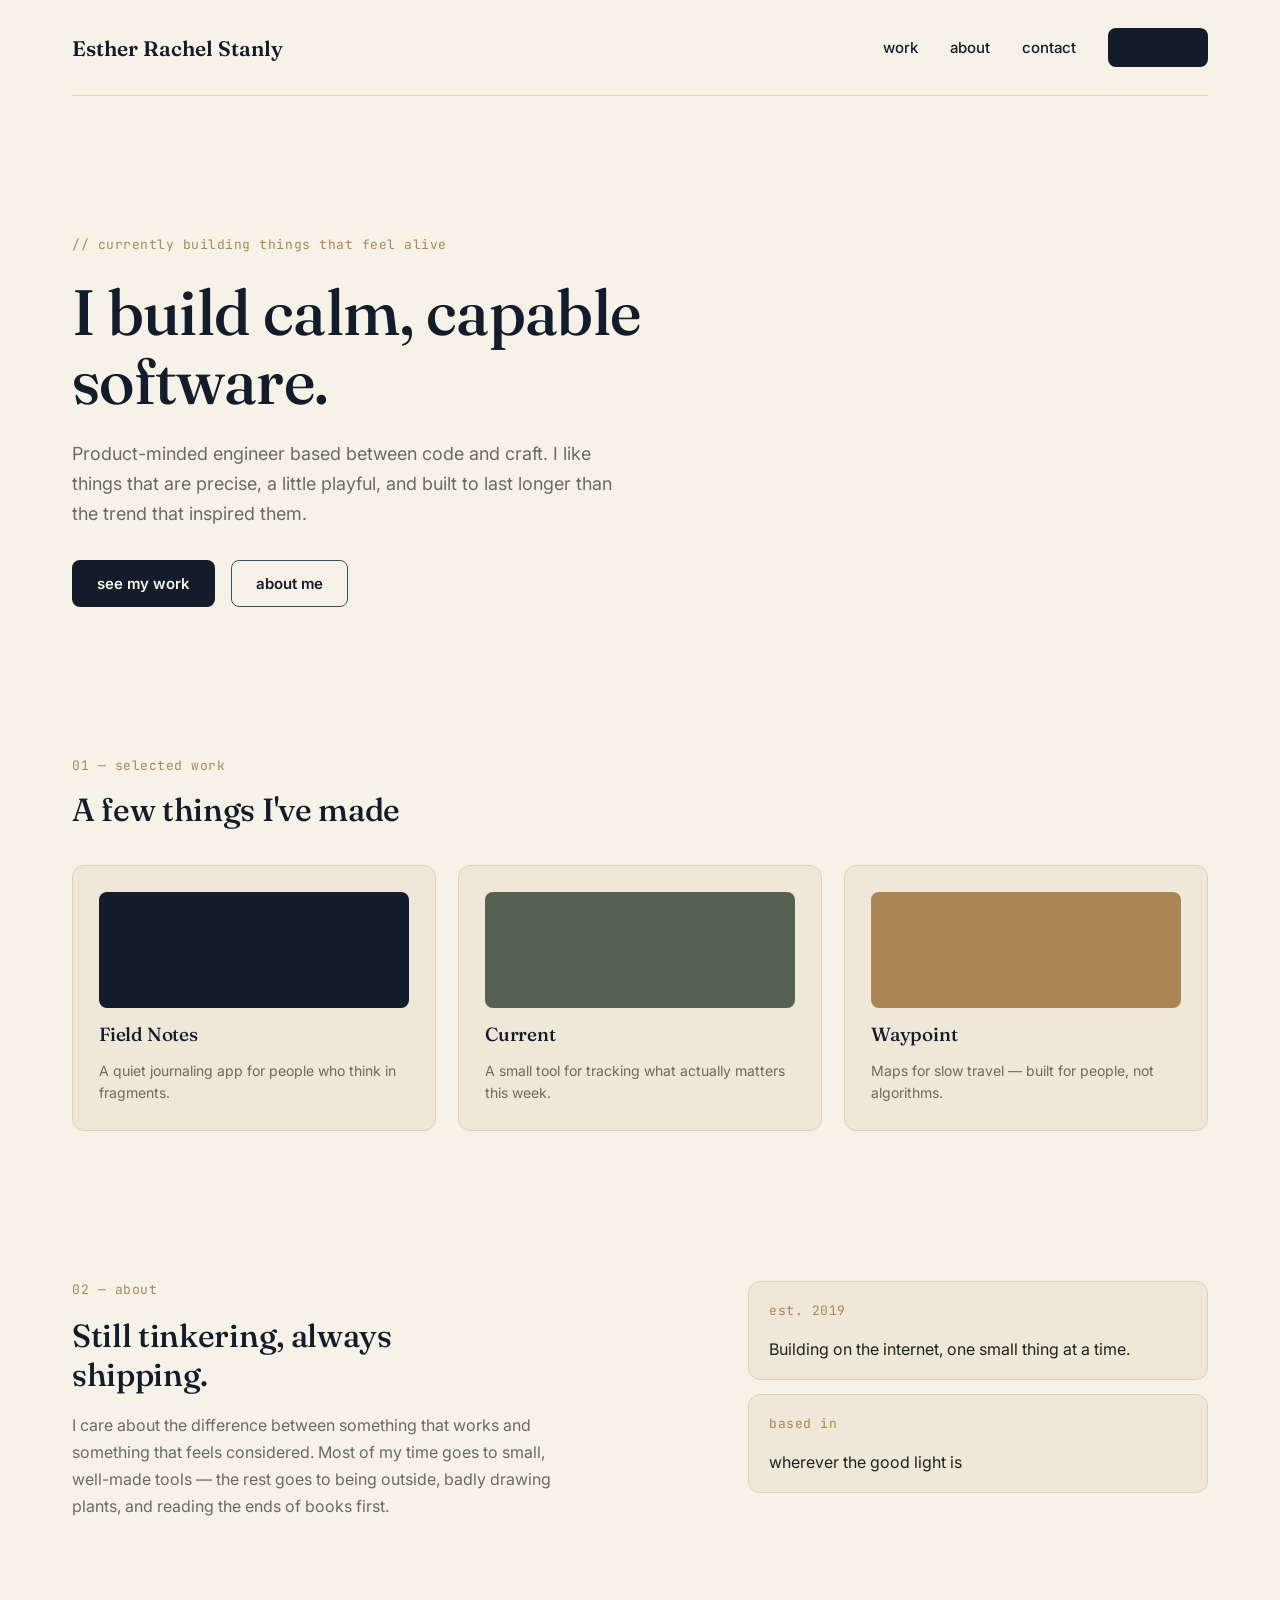
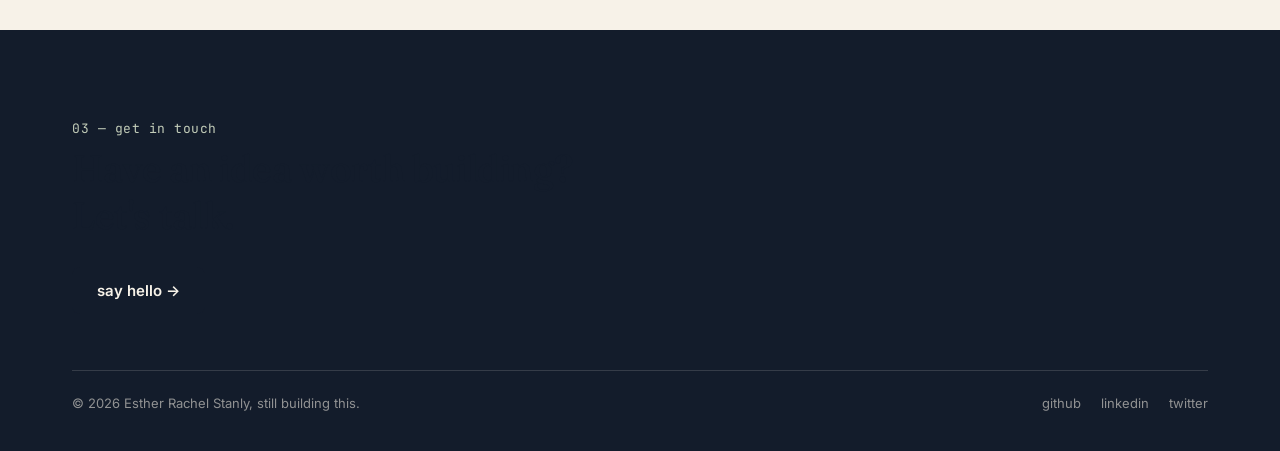
==== index.html @ 17cbcdbc "Build Esther portforlio website" ====
<!doctype html>
<html lang="en">
<head>
<meta charset="utf-8">
<meta name="viewport" content="width=device-width, initial-scale=1">
<title>Esther Rachel Stanly</title>
<link rel="preconnect" href="https://fonts.googleapis.com">
<link href="https://fonts.googleapis.com/css2?family=Fraunces:opsz,wght@9..144,400;9..144,500;9..144,600&family=Inter:wght@400;500;600;700&family=JetBrains+Mono:wght@500&display=swap" rel="stylesheet">
<link rel="stylesheet" href="style.css">
</head>
<body>

  <div class="wrap">
    <nav>
      <div class="logo">Esther Rachel Stanly</div>
      <button class="nav-toggle" aria-label="Toggle menu" aria-expanded="false">
        <span></span><span></span><span></span>
      </button>
      <div class="navlinks">
        <a href="#work">work</a>
        <a href="#about">about</a>
        <a href="#contact">contact</a>
        <a class="btn btn-primary btn-sm" href="#contact">say hello</a>
      </div>
    </nav>

    <div class="hero">
      <div class="kicker">// currently building things that feel alive</div>
      <h1 class="display">I build calm, capable software.</h1>
      <p>Product-minded engineer based between code and craft. I like things that are
        precise, a little playful, and built to last longer than the trend that inspired them.</p>
      <div class="hero-actions">
        <a class="btn btn-primary" href="#work">see my work</a>
        <a class="btn btn-ghost" href="#about">about me</a>
      </div>
    </div>

    <section id="work" class="reveal">
      <div class="section-head">
        <div class="kicker">01 — selected work</div>
        <h2 class="display">A few things I've made</h2>
      </div>
      <div class="grid-3">
        <div class="card">
          <div class="swatch swatch-navy"></div>
          <h3 class="display">Field Notes</h3>
          <p>A quiet journaling app for people who think in fragments.</p>
        </div>
        <div class="card">
          <div class="swatch swatch-sage"></div>
          <h3 class="display">Current</h3>
          <p>A small tool for tracking what actually matters this week.</p>
        </div>
        <div class="card">
          <div class="swatch swatch-brass"></div>
          <h3 class="display">Waypoint</h3>
          <p>Maps for slow travel — built for people, not algorithms.</p>
        </div>
      </div>
    </section>

    <section id="about" class="about reveal">
      <div class="about-copy">
        <div class="kicker">02 — about</div>
        <h2 class="display">Still tinkering, always shipping.</h2>
        <p>I care about the difference between something that works and something that
          feels considered. Most of my time goes to small, well-made tools — the rest
          goes to being outside, badly drawing plants, and reading the ends of books first.</p>
      </div>
      <div class="about-side">
        <div class="card">
          <div class="kicker">est. 2019</div>
          <div>Building on the internet, one small thing at a time.</div>
        </div>
        <div class="card">
          <div class="kicker">based in</div>
          <div>wherever the good light is</div>
        </div>
      </div>
    </section>
  </div>

  <footer id="contact">
    <div class="wrap">
      <div class="kicker">03 — get in touch</div>
      <h2 class="display">Have an idea worth building? Let's talk.</h2>
      <div style="margin-top: 28px;">
        <a class="btn btn-primary" href="mailto:hello@example.com">say hello →</a>
      </div>
      <div class="foot-bottom">
        <div>© <span id="year"></span> Esther Rachel Stanly, still building this.</div>
        <div class="links">
          <a href="#">github</a>
          <a href="#">linkedin</a>
          <a href="#">twitter</a>
        </div>
      </div>
    </div>
  </footer>

<script src="script.js"></script>
</body>
</html>
---- style.css ----
:root {
  /* Neutrals — warm sand/ivory, never stark white */
  --color-bg: #f7f2e8;
  --color-surface: #efe7d8;
  --color-border: #ddd1ba;
  --color-text: #1c231f;
  --color-text-muted: #6b6a5e;

  /* Deep navy (primary) */
  --color-navy-900: #131c2b;
  --color-navy-700: #1c2d43;
  --color-navy-500: #34506f;
  --color-navy-300: #8fa3b8;

  /* Sage / seafoam (secondary) */
  --color-sage-900: #2e362c;
  --color-sage-700: #556252;
  --color-sage-500: #8a9b82;
  --color-sage-300: #c3cdb9;

  /* Brass (rare accent) */
  --color-brass: #ab8654;

  --font-display: 'Fraunces', Georgia, serif;
  --font-body: 'Inter', system-ui, sans-serif;
  --font-mono: 'JetBrains Mono', 'IBM Plex Mono', monospace;
}

@media (prefers-color-scheme: dark) {
  :root:not([data-theme="light"]) {
    --color-bg: #14181a;
    --color-surface: #1b2022;
    --color-border: #2c3234;
    --color-text: #f2ede1;
    --color-text-muted: #a6a89a;
  }
}
:root[data-theme="dark"] {
  --color-bg: #14181a;
  --color-surface: #1b2022;
  --color-border: #2c3234;
  --color-text: #f2ede1;
  --color-text-muted: #a6a89a;
}

* { box-sizing: border-box; }

body {
  margin: 0;
  background: var(--color-bg);
  color: var(--color-text);
  font-family: var(--font-body);
  -webkit-font-smoothing: antialiased;
}

a { color: inherit; text-decoration: none; }

.wrap { max-width: 1200px; margin: 0 auto; padding-inline: 32px; }

.kicker {
  font-family: var(--font-mono);
  font-size: 13px;
  letter-spacing: 0.04em;
  color: var(--color-brass);
  text-transform: lowercase;
}

.display {
  font-family: var(--font-display);
  color: var(--color-navy-900);
  font-weight: 500;
  letter-spacing: -0.01em;
}

@media (prefers-color-scheme: dark) {
  :root:not([data-theme="light"]) .display { color: var(--color-text); }
}
:root[data-theme="dark"] .display { color: var(--color-text); }

nav {
  display: flex;
  align-items: center;
  justify-content: space-between;
  padding: 28px 0;
  border-bottom: 1px solid var(--color-border);
  position: relative;
}

.logo { font-family: var(--font-display); font-size: 21px; font-weight: 600; color: var(--color-navy-900); }

.navlinks { display: flex; gap: 32px; align-items: center; font-size: 15px; font-weight: 500; }
.navlinks a { color: var(--color-navy-900); border-bottom: 1px solid transparent; transition: border-color .15s ease; }
.navlinks a:hover { border-bottom-color: var(--color-brass); }

.nav-toggle {
  display: none;
  flex-direction: column;
  gap: 5px;
  background: none;
  border: none;
  cursor: pointer;
  padding: 6px;
}
.nav-toggle span { width: 22px; height: 2px; background: var(--color-navy-900); display: block; }

.btn {
  display: inline-flex; align-items: center; gap: 8px;
  padding: 13px 24px; border-radius: 8px; font-weight: 600; font-size: 15px;
  cursor: pointer; border: 1.5px solid transparent; font-family: var(--font-body);
  transition: transform .15s ease, box-shadow .15s ease;
}
.btn:hover { transform: translateY(-1px); }
.btn-primary { background: var(--color-navy-900); color: var(--color-bg); }
.btn-primary:hover { box-shadow: 0 8px 20px -8px rgba(19,28,43,0.45); }
.btn-ghost { background: transparent; color: var(--color-navy-900); border-color: var(--color-navy-500); }
.btn-sm { padding: 10px 18px; font-size: 14px; }

.hero {
  padding: 140px 0 110px;
  display: flex; flex-direction: column; gap: 24px; max-width: 760px;
}
.hero h1 { margin: 0; font-size: 64px; line-height: 1.08; }
.hero p { margin: 0; font-size: 18px; line-height: 1.65; color: var(--color-text-muted); max-width: 560px; }
.hero-actions { display: flex; gap: 16px; margin-top: 8px; }

section { padding: 40px 0 110px; }

.reveal { opacity: 0; transform: translateY(16px); transition: opacity .6s ease, transform .6s ease; }
.reveal.is-visible { opacity: 1; transform: translateY(0); }

.section-head { display: flex; flex-direction: column; gap: 16px; margin-bottom: 36px; }
.section-head h2 { margin: 0; font-size: 32px; }

.grid-3 { display: grid; grid-template-columns: repeat(3, minmax(0,1fr)); gap: 22px; }
.card {
  background: var(--color-surface);
  border: 1px solid var(--color-border);
  border-radius: 12px;
  padding: 26px;
  display: flex; flex-direction: column; gap: 14px;
  transition: transform .18s ease, box-shadow .18s ease;
}
.card:hover { transform: translateY(-3px); box-shadow: 0 14px 30px -18px rgba(19,28,43,0.35); }
.swatch { width: 100%; height: 116px; border-radius: 8px; }
.swatch-navy { background: var(--color-navy-900); }
.swatch-sage { background: var(--color-sage-700); }
.swatch-brass { background: var(--color-brass); }
.card h3 { margin: 0; font-size: 19px; }
.card p { margin: 0; font-size: 14px; line-height: 1.55; color: var(--color-text-muted); }

.about { display: flex; gap: 56px; align-items: flex-start; flex-wrap: wrap; }
.about-copy { flex: 1 1 420px; display: flex; flex-direction: column; gap: 18px; }
.about-copy h2 { margin: 0; font-size: 32px; max-width: 460px; }
.about-copy p { margin: 0; font-size: 16px; line-height: 1.7; color: var(--color-text-muted); max-width: 480px; }
.about-side { flex: 1 1 260px; display: flex; flex-direction: column; gap: 14px; }
.about-side .card { padding: 20px; }
.about-side .kicker { margin-bottom: 6px; }

footer {
  background: var(--color-navy-900);
  color: var(--color-bg);
  padding: 90px 0 40px;
}
footer .kicker { color: var(--color-sage-300); }
footer h2 { margin: 8px 0 0; font-size: 38px; max-width: 560px; }
footer .foot-bottom {
  margin-top: 56px; padding-top: 24px;
  border-top: 1px solid rgba(247,242,232,0.15);
  display: flex; justify-content: space-between; align-items: center;
  font-size: 13px; color: rgba(247,242,232,0.55);
}
footer .foot-bottom .links { display: flex; gap: 20px; }
footer .foot-bottom a:hover { color: var(--color-brass); }

@media (max-width: 860px) {
  .grid-3 { grid-template-columns: 1fr; }
  .hero h1 { font-size: 44px; }
  .nav-toggle { display: flex; }
  .navlinks {
    display: none;
    position: absolute;
    top: 100%; left: 0; right: 0;
    background: var(--color-bg);
    border-bottom: 1px solid var(--color-border);
    flex-direction: column;
    align-items: flex-start;
    gap: 20px;
    padding: 24px 0;
    z-index: 10;
  }
  .navlinks.is-open { display: flex; }
  footer h2 { font-size: 30px; }
  footer .foot-bottom { flex-direction: column; align-items: flex-start; gap: 12px; }
}
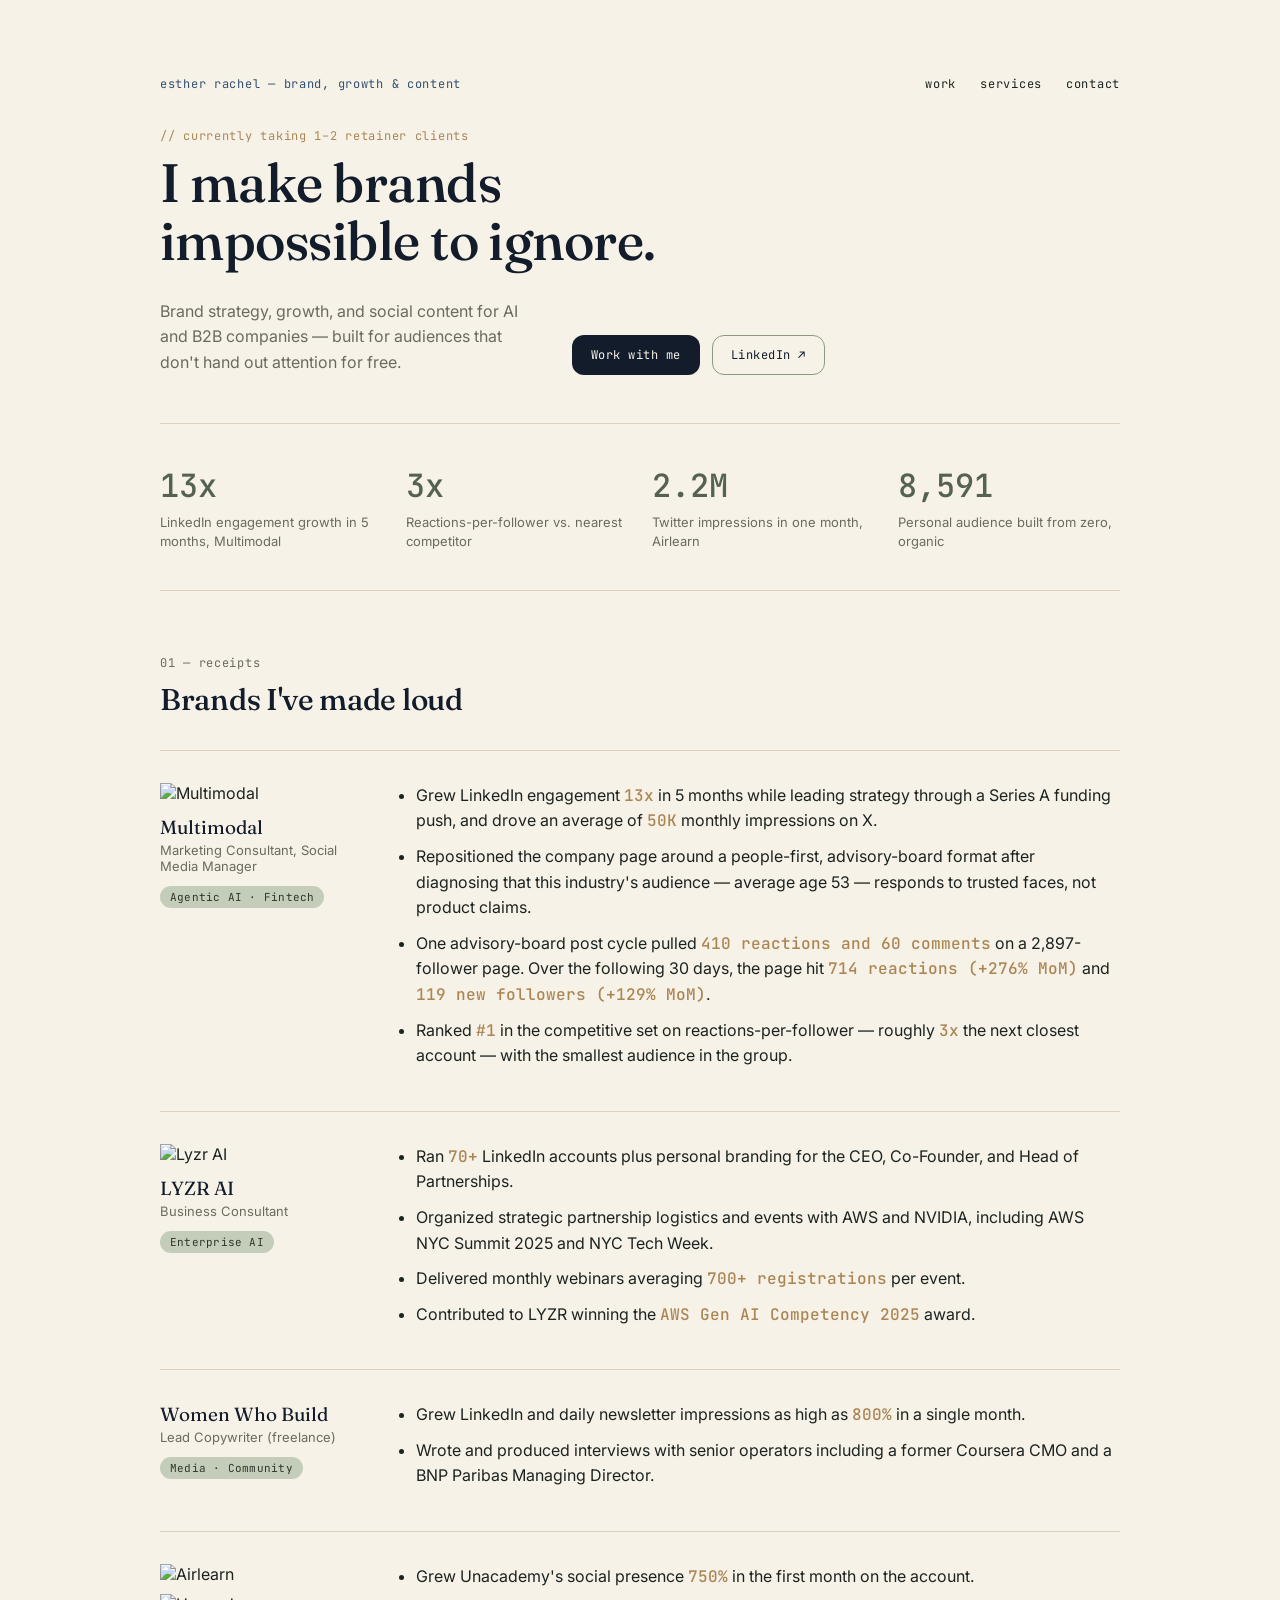
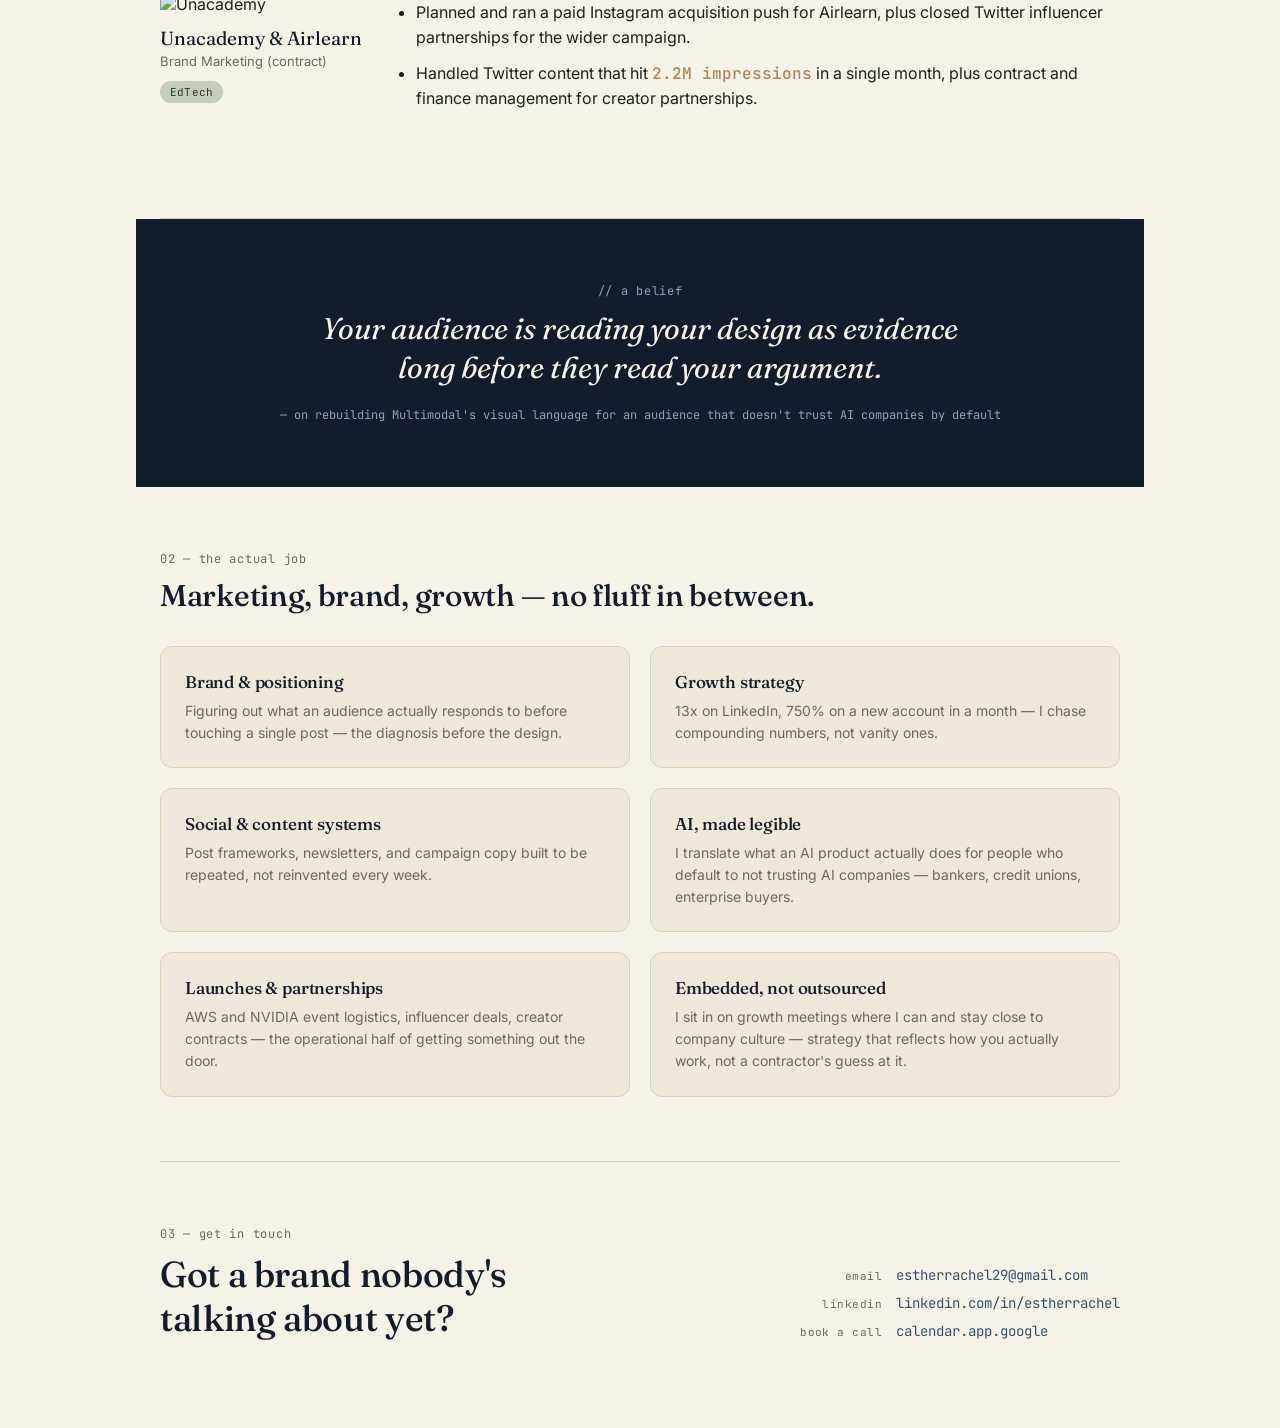
==== commit 1542d3db: "Esther's marketing website" ====
--- a/index.html
+++ b/index.html
@@ -1,102 +1,162 @@
 <!doctype html>
 <html lang="en">
 <head>
-<meta charset="utf-8">
-<meta name="viewport" content="width=device-width, initial-scale=1">
-<title>Esther Rachel Stanly</title>
+<meta charset="UTF-8" />
+<meta name="viewport" content="width=device-width, initial-scale=1.0, viewport-fit=cover" />
+<title>Esther Rachel — Impossible to Ignore</title>
+<meta name="description" content="Brand strategy, growth, and social/content for AI and B2B companies — built to get noticed by audiences that don't hand out attention for free." />
 <link rel="preconnect" href="https://fonts.googleapis.com">
-<link href="https://fonts.googleapis.com/css2?family=Fraunces:opsz,wght@9..144,400;9..144,500;9..144,600&family=Inter:wght@400;500;600;700&family=JetBrains+Mono:wght@500&display=swap" rel="stylesheet">
+<link rel="preconnect" href="https://fonts.gstatic.com" crossorigin>
+<link href="https://fonts.googleapis.com/css2?family=Fraunces:ital,opsz,wght@0,9..144,400;0,9..144,500;0,9..144,600;1,9..144,500&family=Inter:wght@400;500;600;700&family=JetBrains+Mono:wght@400;500&display=swap" rel="stylesheet">
 <link rel="stylesheet" href="style.css">
 </head>
 <body>
 
-  <div class="wrap">
-    <nav>
-      <div class="logo">Esther Rachel Stanly</div>
-      <button class="nav-toggle" aria-label="Toggle menu" aria-expanded="false">
-        <span></span><span></span><span></span>
-      </button>
-      <div class="navlinks">
+<div class="wrap">
+
+  <header class="hero">
+    <div class="hero-top">
+      <span class="mono kicker">esther rachel — brand, growth &amp; content</span>
+      <nav>
         <a href="#work">work</a>
-        <a href="#about">about</a>
+        <a href="#services">services</a>
         <a href="#contact">contact</a>
-        <a class="btn btn-primary btn-sm" href="#contact">say hello</a>
-      </div>
-    </nav>
-
-    <div class="hero">
-      <div class="kicker">// currently building things that feel alive</div>
-      <h1 class="display">I build calm, capable software.</h1>
-      <p>Product-minded engineer based between code and craft. I like things that are
-        precise, a little playful, and built to last longer than the trend that inspired them.</p>
-      <div class="hero-actions">
-        <a class="btn btn-primary" href="#work">see my work</a>
-        <a class="btn btn-ghost" href="#about">about me</a>
+      </nav>
+    </div>
+    <span class="mono kicker accent-brass">// currently taking 1–2 retainer clients</span>
+    <h1 class="headline">I make brands impossible to ignore.</h1>
+    <div class="hero-sub">
+      <p>Brand strategy, growth, and social content for AI and B2B companies — built for audiences that don't hand out attention for free.</p>
+      <div class="hero-links">
+        <a class="btn solid" href="#contact">Work with me</a>
+        <a class="btn ghost" href="https://www.linkedin.com/in/estherrachel/" target="_blank" rel="noopener">LinkedIn ↗</a>
       </div>
     </div>
+  </header>
 
-    <section id="work" class="reveal">
-      <div class="section-head">
-        <div class="kicker">01 — selected work</div>
-        <h2 class="display">A few things I've made</h2>
+  <section class="stats reveal">
+    <div class="stat"><div class="num">13x</div><div class="label">LinkedIn engagement growth in 5 months, Multimodal</div></div>
+    <div class="stat"><div class="num">3x</div><div class="label">Reactions-per-follower vs. nearest competitor</div></div>
+    <div class="stat"><div class="num">2.2M</div><div class="label">Twitter impressions in one month, Airlearn</div></div>
+    <div class="stat"><div class="num">8,591</div><div class="label">Personal audience built from zero, organic</div></div>
+  </section>
+
+  <section id="work" class="divider">
+    <div class="section-head reveal">
+      <span class="mono kicker">01 — receipts</span>
+      <h2>Brands I've made loud</h2>
+    </div>
+
+    <div class="case reveal">
+      <div class="who">
+        <img class="logo-mark" src="logos/multimodal.png" alt="Multimodal">
+        <div class="name">Multimodal</div>
+        <div class="role">Marketing Consultant, Social Media Manager</div>
+        <span class="tag">Agentic AI · Fintech</span>
       </div>
-      <div class="grid-3">
-        <div class="card">
-          <div class="swatch swatch-navy"></div>
-          <h3 class="display">Field Notes</h3>
-          <p>A quiet journaling app for people who think in fragments.</p>
-        </div>
-        <div class="card">
-          <div class="swatch swatch-sage"></div>
-          <h3 class="display">Current</h3>
-          <p>A small tool for tracking what actually matters this week.</p>
-        </div>
-        <div class="card">
-          <div class="swatch swatch-brass"></div>
-          <h3 class="display">Waypoint</h3>
-          <p>Maps for slow travel — built for people, not algorithms.</p>
-        </div>
+      <ul>
+        <li>Grew LinkedIn engagement <strong>13x</strong> in 5 months while leading strategy through a Series A funding push, and drove an average of <strong>50K</strong> monthly impressions on X.</li>
+        <li>Repositioned the company page around a people-first, advisory-board format after diagnosing that this industry's audience — average age 53 — responds to trusted faces, not product claims.</li>
+        <li>One advisory-board post cycle pulled <strong>410 reactions and 60 comments</strong> on a 2,897-follower page. Over the following 30 days, the page hit <strong>714 reactions (+276% MoM)</strong> and <strong>119 new followers (+129% MoM)</strong>.</li>
+        <li>Ranked <strong>#1</strong> in the competitive set on reactions-per-follower — roughly <strong>3x</strong> the next closest account — with the smallest audience in the group.</li>
+      </ul>
+    </div>
+
+    <div class="case reveal">
+      <div class="who">
+        <img class="logo-mark" src="logos/lyzr.png" alt="Lyzr AI">
+        <div class="name">LYZR AI</div>
+        <div class="role">Business Consultant</div>
+        <span class="tag">Enterprise AI</span>
       </div>
-    </section>
+      <ul>
+        <li>Ran <strong>70+</strong> LinkedIn accounts plus personal branding for the CEO, Co-Founder, and Head of Partnerships.</li>
+        <li>Organized strategic partnership logistics and events with AWS and NVIDIA, including AWS NYC Summit 2025 and NYC Tech Week.</li>
+        <li>Delivered monthly webinars averaging <strong>700+ registrations</strong> per event.</li>
+        <li>Contributed to LYZR winning the <strong>AWS Gen AI Competency 2025</strong> award.</li>
+      </ul>
+    </div>
 
-    <section id="about" class="about reveal">
-      <div class="about-copy">
-        <div class="kicker">02 — about</div>
-        <h2 class="display">Still tinkering, always shipping.</h2>
-        <p>I care about the difference between something that works and something that
-          feels considered. Most of my time goes to small, well-made tools — the rest
-          goes to being outside, badly drawing plants, and reading the ends of books first.</p>
+    <div class="case reveal">
+      <div class="who">
+        <div class="name">Women Who Build</div>
+        <div class="role">Lead Copywriter (freelance)</div>
+        <span class="tag">Media · Community</span>
       </div>
-      <div class="about-side">
-        <div class="card">
-          <div class="kicker">est. 2019</div>
-          <div>Building on the internet, one small thing at a time.</div>
-        </div>
-        <div class="card">
-          <div class="kicker">based in</div>
-          <div>wherever the good light is</div>
-        </div>
+      <ul>
+        <li>Grew LinkedIn and daily newsletter impressions as high as <strong>800%</strong> in a single month.</li>
+        <li>Wrote and produced interviews with senior operators including a former Coursera CMO and a BNP Paribas Managing Director.</li>
+      </ul>
+    </div>
+
+    <div class="case reveal">
+      <div class="who">
+        <img class="logo-mark" src="logos/airlearn.png" alt="Airlearn">
+        <img class="logo-mark" src="logos/unacademy.png" alt="Unacademy">
+        <div class="name">Unacademy &amp; Airlearn</div>
+        <div class="role">Brand Marketing (contract)</div>
+        <span class="tag">EdTech</span>
       </div>
-    </section>
-  </div>
+      <ul>
+        <li>Grew Unacademy's social presence <strong>750%</strong> in the first month on the account.</li>
+        <li>Planned and ran a paid Instagram acquisition push for Airlearn, plus closed Twitter influencer partnerships for the wider campaign.</li>
+        <li>Handled Twitter content that hit <strong>2.2M impressions</strong> in a single month, plus contract and finance management for creator partnerships.</li>
+      </ul>
+    </div>
+  </section>
 
-  <footer id="contact">
-    <div class="wrap">
-      <div class="kicker">03 — get in touch</div>
-      <h2 class="display">Have an idea worth building? Let's talk.</h2>
-      <div style="margin-top: 28px;">
-        <a class="btn btn-primary" href="mailto:hello@example.com">say hello →</a>
+  <section class="quote reveal">
+    <span class="mono kicker">// a belief</span>
+    <blockquote>Your audience is reading your design as evidence long before they read your argument.</blockquote>
+    <div class="quote-cite">— on rebuilding Multimodal's visual language for an audience that doesn't trust AI companies by default</div>
+  </section>
+
+  <section id="services" class="divider">
+    <div class="section-head reveal">
+      <span class="mono kicker">02 — the actual job</span>
+      <h2>Marketing, brand, growth — no fluff in between.</h2>
+    </div>
+    <div class="services">
+      <div class="service reveal">
+        <h3>Brand &amp; positioning</h3>
+        <p>Figuring out what an audience actually responds to before touching a single post — the diagnosis before the design.</p>
       </div>
-      <div class="foot-bottom">
-        <div>© <span id="year"></span> Esther Rachel Stanly, still building this.</div>
-        <div class="links">
-          <a href="#">github</a>
-          <a href="#">linkedin</a>
-          <a href="#">twitter</a>
-        </div>
+      <div class="service reveal">
+        <h3>Growth strategy</h3>
+        <p>13x on LinkedIn, 750% on a new account in a month — I chase compounding numbers, not vanity ones.</p>
+      </div>
+      <div class="service reveal">
+        <h3>Social &amp; content systems</h3>
+        <p>Post frameworks, newsletters, and campaign copy built to be repeated, not reinvented every week.</p>
+      </div>
+      <div class="service reveal">
+        <h3>AI, made legible</h3>
+        <p>I translate what an AI product actually does for people who default to not trusting AI companies — bankers, credit unions, enterprise buyers.</p>
+      </div>
+      <div class="service reveal">
+        <h3>Launches &amp; partnerships</h3>
+        <p>AWS and NVIDIA event logistics, influencer deals, creator contracts — the operational half of getting something out the door.</p>
+      </div>
+      <div class="service reveal">
+        <h3>Embedded, not outsourced</h3>
+        <p>I sit in on growth meetings where I can and stay close to company culture — strategy that reflects how you actually work, not a contractor's guess at it.</p>
       </div>
     </div>
+  </section>
+
+  <footer id="contact" class="reveal">
+    <div>
+      <span class="mono kicker">03 — get in touch</span>
+      <h2>Got a brand nobody's talking about yet?</h2>
+    </div>
+    <div class="contact-links">
+      <div class="contact-row"><span class="mono label">email</span><a href="mailto:estherrachel29@gmail.com">estherrachel29@gmail.com</a></div>
+      <div class="contact-row"><span class="mono label">linkedin</span><a href="https://www.linkedin.com/in/estherrachel/" target="_blank" rel="noopener">linkedin.com/in/estherrachel</a></div>
+      <div class="contact-row"><span class="mono label">book a call</span><a href="https://calendar.app.google/FV8yc5FFpcigEkFE9" target="_blank" rel="noopener">calendar.app.google</a></div>
+    </div>
   </footer>
+
+</div>
 
 <script src="script.js"></script>
 </body>
--- a/style.css
+++ b/style.css
@@ -1,3 +1,5 @@
+/* Deep Current — coastal luxury personal brand system */
+
 :root {
   /* Neutrals — warm sand/ivory, never stark white */
   --color-bg: #f7f2e8;
@@ -21,9 +23,15 @@
   /* Brass (rare accent) */
   --color-brass: #ab8654;
 
+  --color-accent: var(--color-sage-500);
+  --color-accent-alt: var(--color-navy-500);
+
   --font-display: 'Fraunces', Georgia, serif;
   --font-body: 'Inter', system-ui, sans-serif;
   --font-mono: 'JetBrains Mono', 'IBM Plex Mono', monospace;
+
+  --radius: 12px;
+  color-scheme: light dark;
 }
 
 @media (prefers-color-scheme: dark) {
@@ -33,6 +41,8 @@
     --color-border: #2c3234;
     --color-text: #f2ede1;
     --color-text-muted: #a6a89a;
+    --color-navy-300: #3a4d63;
+    --color-sage-300: #47533f;
   }
 }
 :root[data-theme="dark"] {
@@ -41,6 +51,8 @@
   --color-border: #2c3234;
   --color-text: #f2ede1;
   --color-text-muted: #a6a89a;
+  --color-navy-300: #3a4d63;
+  --color-sage-300: #47533f;
 }
 
 * { box-sizing: border-box; }
@@ -50,145 +62,169 @@
   background: var(--color-bg);
   color: var(--color-text);
   font-family: var(--font-body);
+  padding-inline: 24px;
   -webkit-font-smoothing: antialiased;
 }
 
-a { color: inherit; text-decoration: none; }
-
-.wrap { max-width: 1200px; margin: 0 auto; padding-inline: 32px; }
-
-.kicker {
-  font-family: var(--font-mono);
-  font-size: 13px;
-  letter-spacing: 0.04em;
-  color: var(--color-brass);
-  text-transform: lowercase;
-}
-
-.display {
+.wrap { max-width: 960px; margin: 0 auto; }
+
+h1, h2, h3 {
   font-family: var(--font-display);
-  color: var(--color-navy-900);
   font-weight: 500;
   letter-spacing: -0.01em;
-}
-
+  margin: 0;
+  text-wrap: balance;
+  color: var(--color-navy-900);
+}
+:root[data-theme="dark"] h1, :root[data-theme="dark"] h2, :root[data-theme="dark"] h3 { color: var(--color-text); }
 @media (prefers-color-scheme: dark) {
-  :root:not([data-theme="light"]) .display { color: var(--color-text); }
-}
-:root[data-theme="dark"] .display { color: var(--color-text); }
-
-nav {
-  display: flex;
-  align-items: center;
-  justify-content: space-between;
-  padding: 28px 0;
+  :root:not([data-theme="light"]) h1,
+  :root:not([data-theme="light"]) h2,
+  :root:not([data-theme="light"]) h3 { color: var(--color-text); }
+}
+
+.mono { font-family: var(--font-mono); font-variant-numeric: tabular-nums; }
+.kicker {
+  display: block;
+  font-size: 12px;
+  letter-spacing: 0.06em;
+  color: var(--color-text-muted);
+  margin-bottom: 10px;
+}
+.accent-brass { color: var(--color-brass); }
+
+a { color: var(--color-navy-500); text-decoration: none; }
+a:hover { color: var(--color-brass); }
+
+/* HERO */
+header.hero {
+  padding-block: 72px 48px;
   border-bottom: 1px solid var(--color-border);
-  position: relative;
-}
-
-.logo { font-family: var(--font-display); font-size: 21px; font-weight: 600; color: var(--color-navy-900); }
-
-.navlinks { display: flex; gap: 32px; align-items: center; font-size: 15px; font-weight: 500; }
-.navlinks a { color: var(--color-navy-900); border-bottom: 1px solid transparent; transition: border-color .15s ease; }
-.navlinks a:hover { border-bottom-color: var(--color-brass); }
-
-.nav-toggle {
-  display: none;
-  flex-direction: column;
-  gap: 5px;
-  background: none;
-  border: none;
-  cursor: pointer;
-  padding: 6px;
-}
-.nav-toggle span { width: 22px; height: 2px; background: var(--color-navy-900); display: block; }
+}
+.hero-top {
+  display: flex; justify-content: space-between; align-items: baseline;
+  gap: 16px; flex-wrap: wrap; margin-bottom: 36px;
+}
+.hero-top .kicker { margin-bottom: 0; color: var(--color-navy-500); }
+nav a {
+  font-family: var(--font-mono); font-size: 12px; letter-spacing: 0.06em;
+  color: var(--color-text); margin-left: 20px; border-bottom: 1px solid transparent;
+}
+nav a:hover { color: var(--color-brass); border-bottom-color: var(--color-brass); }
+
+h1.headline {
+  font-size: clamp(32px, 5.5vw, 54px);
+  line-height: 1.08;
+  max-width: 17ch;
+  margin-top: 4px;
+}
+.hero-sub { display: flex; gap: 32px; margin-top: 28px; flex-wrap: wrap; }
+.hero-sub p { max-width: 38ch; color: var(--color-text-muted); font-size: 16px; line-height: 1.6; margin: 0; }
+.hero-links { display: flex; gap: 12px; flex-wrap: wrap; align-self: flex-end; }
 
 .btn {
-  display: inline-flex; align-items: center; gap: 8px;
-  padding: 13px 24px; border-radius: 8px; font-weight: 600; font-size: 15px;
-  cursor: pointer; border: 1.5px solid transparent; font-family: var(--font-body);
-  transition: transform .15s ease, box-shadow .15s ease;
-}
-.btn:hover { transform: translateY(-1px); }
-.btn-primary { background: var(--color-navy-900); color: var(--color-bg); }
-.btn-primary:hover { box-shadow: 0 8px 20px -8px rgba(19,28,43,0.45); }
-.btn-ghost { background: transparent; color: var(--color-navy-900); border-color: var(--color-navy-500); }
-.btn-sm { padding: 10px 18px; font-size: 14px; }
-
-.hero {
-  padding: 140px 0 110px;
-  display: flex; flex-direction: column; gap: 24px; max-width: 760px;
-}
-.hero h1 { margin: 0; font-size: 64px; line-height: 1.08; }
-.hero p { margin: 0; font-size: 18px; line-height: 1.65; color: var(--color-text-muted); max-width: 560px; }
-.hero-actions { display: flex; gap: 16px; margin-top: 8px; }
-
-section { padding: 40px 0 110px; }
-
-.reveal { opacity: 0; transform: translateY(16px); transition: opacity .6s ease, transform .6s ease; }
-.reveal.is-visible { opacity: 1; transform: translateY(0); }
-
-.section-head { display: flex; flex-direction: column; gap: 16px; margin-bottom: 36px; }
-.section-head h2 { margin: 0; font-size: 32px; }
-
-.grid-3 { display: grid; grid-template-columns: repeat(3, minmax(0,1fr)); gap: 22px; }
-.card {
-  background: var(--color-surface);
-  border: 1px solid var(--color-border);
-  border-radius: 12px;
-  padding: 26px;
-  display: flex; flex-direction: column; gap: 14px;
-  transition: transform .18s ease, box-shadow .18s ease;
-}
-.card:hover { transform: translateY(-3px); box-shadow: 0 14px 30px -18px rgba(19,28,43,0.35); }
-.swatch { width: 100%; height: 116px; border-radius: 8px; }
-.swatch-navy { background: var(--color-navy-900); }
-.swatch-sage { background: var(--color-sage-700); }
-.swatch-brass { background: var(--color-brass); }
-.card h3 { margin: 0; font-size: 19px; }
-.card p { margin: 0; font-size: 14px; line-height: 1.55; color: var(--color-text-muted); }
-
-.about { display: flex; gap: 56px; align-items: flex-start; flex-wrap: wrap; }
-.about-copy { flex: 1 1 420px; display: flex; flex-direction: column; gap: 18px; }
-.about-copy h2 { margin: 0; font-size: 32px; max-width: 460px; }
-.about-copy p { margin: 0; font-size: 16px; line-height: 1.7; color: var(--color-text-muted); max-width: 480px; }
-.about-side { flex: 1 1 260px; display: flex; flex-direction: column; gap: 14px; }
-.about-side .card { padding: 20px; }
-.about-side .kicker { margin-bottom: 6px; }
-
-footer {
+  font-family: var(--font-mono); font-size: 12px; letter-spacing: 0.04em;
+  padding: 11px 18px; border-radius: var(--radius); text-decoration: none;
+  white-space: nowrap; border: 1px solid transparent; transition: transform 0.15s ease, box-shadow 0.15s ease;
+}
+.btn.solid { background: var(--color-navy-900); color: var(--color-bg); }
+.btn.solid:hover { transform: translateY(-2px); box-shadow: 0 6px 16px rgba(19,28,43,0.2); color: var(--color-bg); }
+.btn.ghost { border-color: var(--color-sage-500); color: var(--color-navy-900); }
+:root[data-theme="dark"] .btn.ghost { color: var(--color-text); }
+@media (prefers-color-scheme: dark) { :root:not([data-theme="light"]) .btn.ghost { color: var(--color-text); } }
+.btn.ghost:hover { background: var(--color-sage-300); transform: translateY(-2px); }
+
+/* STAT BAND */
+section.stats {
+  padding-block: 40px;
+  border-bottom: 1px solid var(--color-border);
+  display: grid; grid-template-columns: repeat(4, 1fr); gap: 24px;
+}
+@media (max-width: 700px) { section.stats { grid-template-columns: repeat(2, 1fr); } }
+.stat .num { font-family: var(--font-mono); font-size: clamp(24px, 4vw, 32px); font-weight: 500; color: var(--color-sage-700); }
+:root[data-theme="dark"] .stat .num { color: var(--color-sage-300); }
+@media (prefers-color-scheme: dark) { :root:not([data-theme="light"]) .stat .num { color: var(--color-sage-300); } }
+.stat .label { font-size: 13px; color: var(--color-text-muted); margin-top: 6px; line-height: 1.4; }
+
+/* SECTIONS */
+section { padding-block: 64px; }
+section.divider { border-bottom: 1px solid var(--color-border); }
+.section-head { margin-bottom: 32px; }
+.section-head h2 { font-size: clamp(22px, 3vw, 30px); }
+
+/* CASE STUDIES */
+.case {
+  display: grid; grid-template-columns: 210px 1fr; gap: 28px;
+  padding-block: 32px; border-top: 1px solid var(--color-border);
+}
+.case:first-of-type { border-top: none; padding-top: 0; }
+@media (max-width: 640px) { .case { grid-template-columns: 1fr; gap: 12px; } }
+.case .who { position: sticky; top: 16px; align-self: start; }
+.logo-mark {
+  display: block; max-height: 28px; max-width: 140px; width: auto; height: auto;
+  object-fit: contain; margin-bottom: 12px;
+}
+.case .who .logo-mark + .logo-mark { margin-top: -2px; }
+.case .name { font-family: var(--font-display); font-size: 19px; color: var(--color-navy-900); }
+:root[data-theme="dark"] .case .name { color: var(--color-text); }
+@media (prefers-color-scheme: dark) { :root:not([data-theme="light"]) .case .name { color: var(--color-text); } }
+.case .role { font-size: 13px; color: var(--color-text-muted); margin-top: 3px; }
+.case .tag {
+  display: inline-block; margin-top: 12px; font-family: var(--font-mono); font-size: 11px;
+  padding: 4px 10px; border-radius: 999px; background: var(--color-sage-300); color: var(--color-sage-900);
+  letter-spacing: 0.02em;
+}
+.case ul { margin: 0; padding-left: 18px; line-height: 1.6; }
+.case li { margin-bottom: 10px; }
+.case li strong { color: var(--color-brass); font-family: var(--font-mono); font-weight: 500; }
+
+/* QUOTE */
+section.quote {
   background: var(--color-navy-900);
   color: var(--color-bg);
-  padding: 90px 0 40px;
-}
-footer .kicker { color: var(--color-sage-300); }
-footer h2 { margin: 8px 0 0; font-size: 38px; max-width: 560px; }
-footer .foot-bottom {
-  margin-top: 56px; padding-top: 24px;
-  border-top: 1px solid rgba(247,242,232,0.15);
-  display: flex; justify-content: space-between; align-items: center;
-  font-size: 13px; color: rgba(247,242,232,0.55);
-}
-footer .foot-bottom .links { display: flex; gap: 20px; }
-footer .foot-bottom a:hover { color: var(--color-brass); }
-
-@media (max-width: 860px) {
-  .grid-3 { grid-template-columns: 1fr; }
-  .hero h1 { font-size: 44px; }
-  .nav-toggle { display: flex; }
-  .navlinks {
-    display: none;
-    position: absolute;
-    top: 100%; left: 0; right: 0;
-    background: var(--color-bg);
-    border-bottom: 1px solid var(--color-border);
-    flex-direction: column;
-    align-items: flex-start;
-    gap: 20px;
-    padding: 24px 0;
-    z-index: 10;
-  }
-  .navlinks.is-open { display: flex; }
-  footer h2 { font-size: 30px; }
-  footer .foot-bottom { flex-direction: column; align-items: flex-start; gap: 12px; }
-}
+  margin-inline: -24px; padding-inline: 24px;
+  text-align: center;
+}
+section.quote .kicker { color: var(--color-navy-300); text-align: center; }
+blockquote {
+  max-width: 36ch; margin: 0 auto; text-align: center;
+  font-family: var(--font-display); font-style: italic;
+  font-size: clamp(22px, 3.4vw, 30px); line-height: 1.3;
+  color: var(--color-bg);
+}
+.quote-cite { margin-top: 20px; font-family: var(--font-mono); font-size: 12px; color: var(--color-navy-300); }
+
+/* SERVICES */
+.services { display: grid; grid-template-columns: repeat(2, 1fr); gap: 20px; }
+@media (max-width: 700px) { .services { grid-template-columns: 1fr; } }
+.service {
+  border: 1px solid var(--color-border); border-radius: var(--radius); padding: 24px;
+  background: var(--color-surface);
+  transition: transform 0.15s ease, box-shadow 0.15s ease;
+}
+.service:hover { transform: translateY(-3px); box-shadow: 0 10px 24px rgba(19,28,43,0.08); }
+.service h3 { font-size: 17px; margin-bottom: 8px; }
+.service p { font-size: 14px; color: var(--color-text-muted); line-height: 1.55; margin: 0; }
+
+/* FOOTER */
+footer {
+  padding-block: 64px 88px;
+  display: flex; justify-content: space-between; align-items: flex-end; flex-wrap: wrap; gap: 24px;
+}
+footer h2 { font-size: clamp(24px, 4vw, 36px); max-width: 22ch; margin-top: 6px; }
+.contact-links { display: flex; flex-direction: column; gap: 10px; }
+.contact-row { display: grid; grid-template-columns: 84px 1fr; align-items: baseline; gap: 14px; }
+.contact-row .label { font-size: 11px; letter-spacing: 0.04em; color: var(--color-text-muted); text-align: right; }
+.contact-links a { font-family: var(--font-mono); font-size: 14px; }
+@media (max-width: 640px) {
+  footer { flex-direction: column; align-items: flex-start; }
+  .contact-row { grid-template-columns: 84px 1fr; }
+  .contact-row .label { text-align: left; }
+}
+
+/* reveal-on-scroll */
+.reveal { opacity: 1; transform: none; }
+@media (prefers-reduced-motion: no-preference) {
+  .reveal.is-hidden { opacity: 0; transform: translateY(12px); }
+  .reveal { transition: opacity 0.5s ease, transform 0.5s ease; }
+}
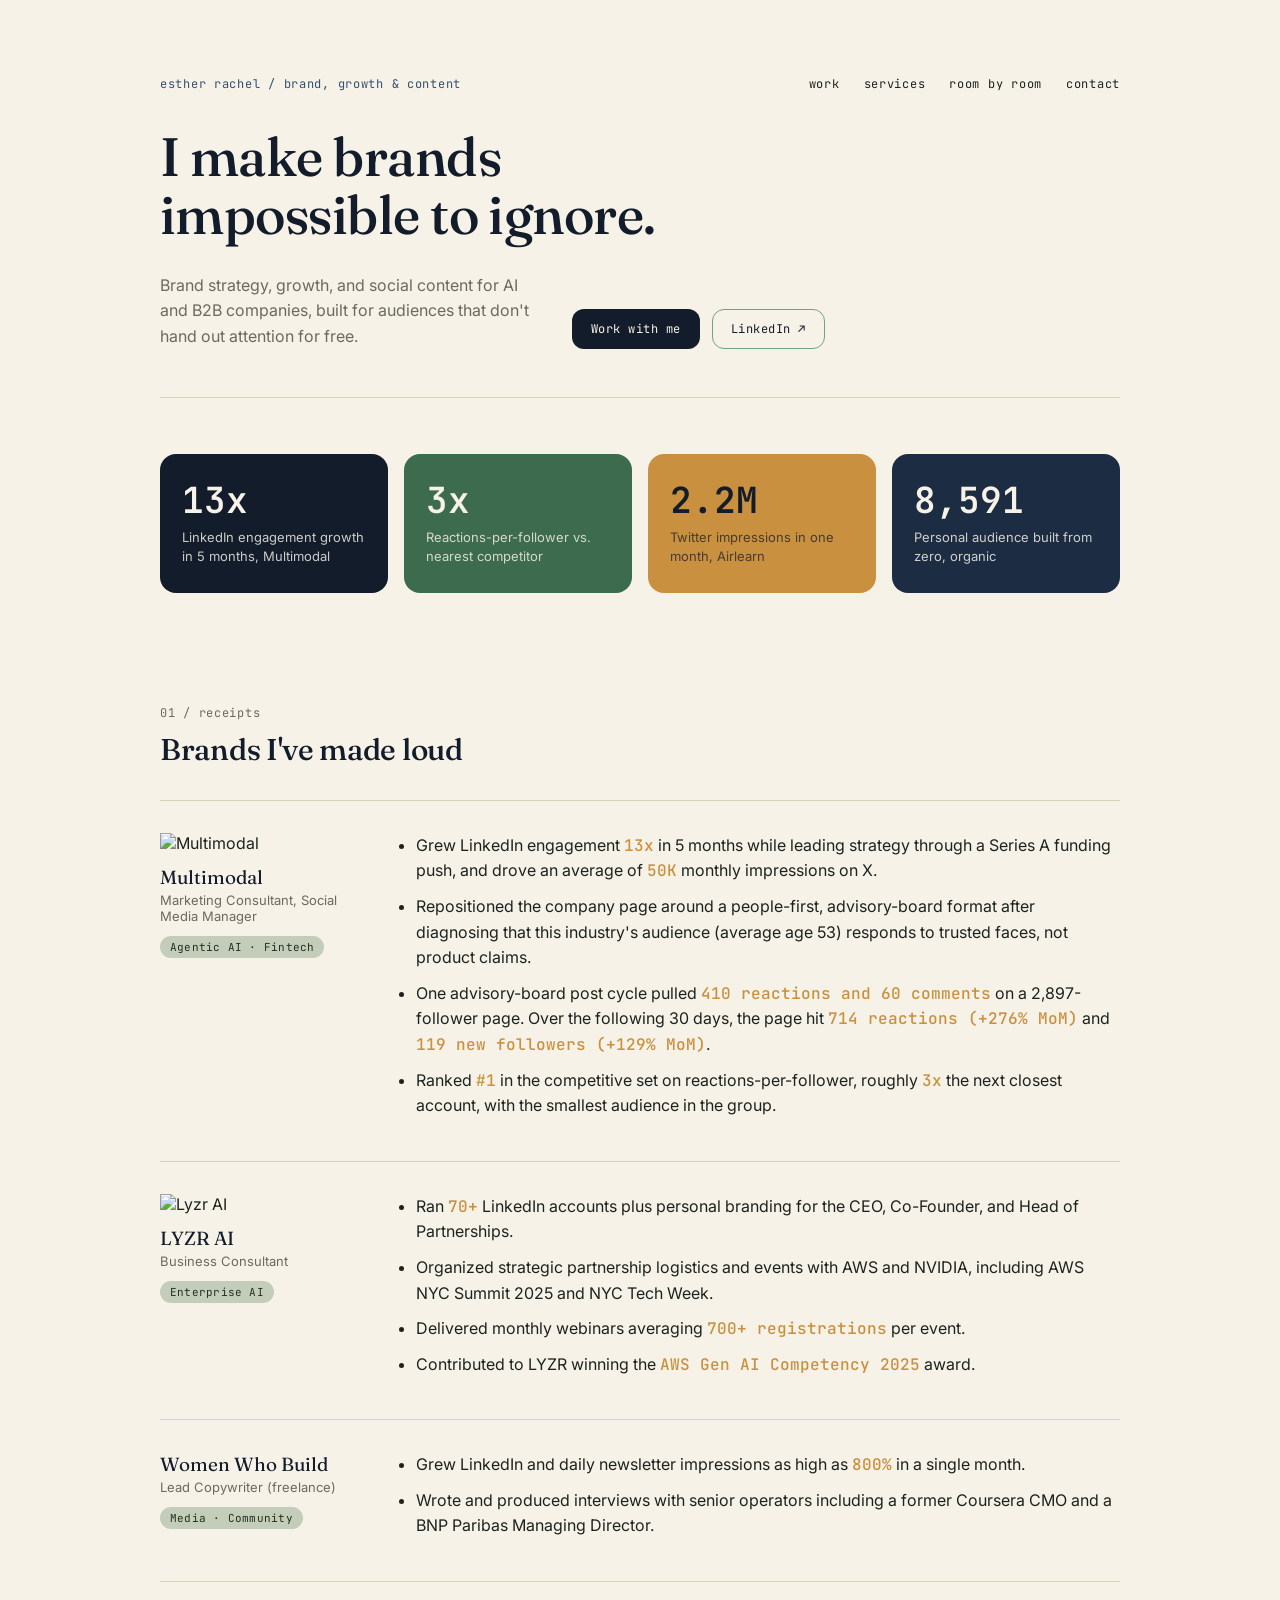
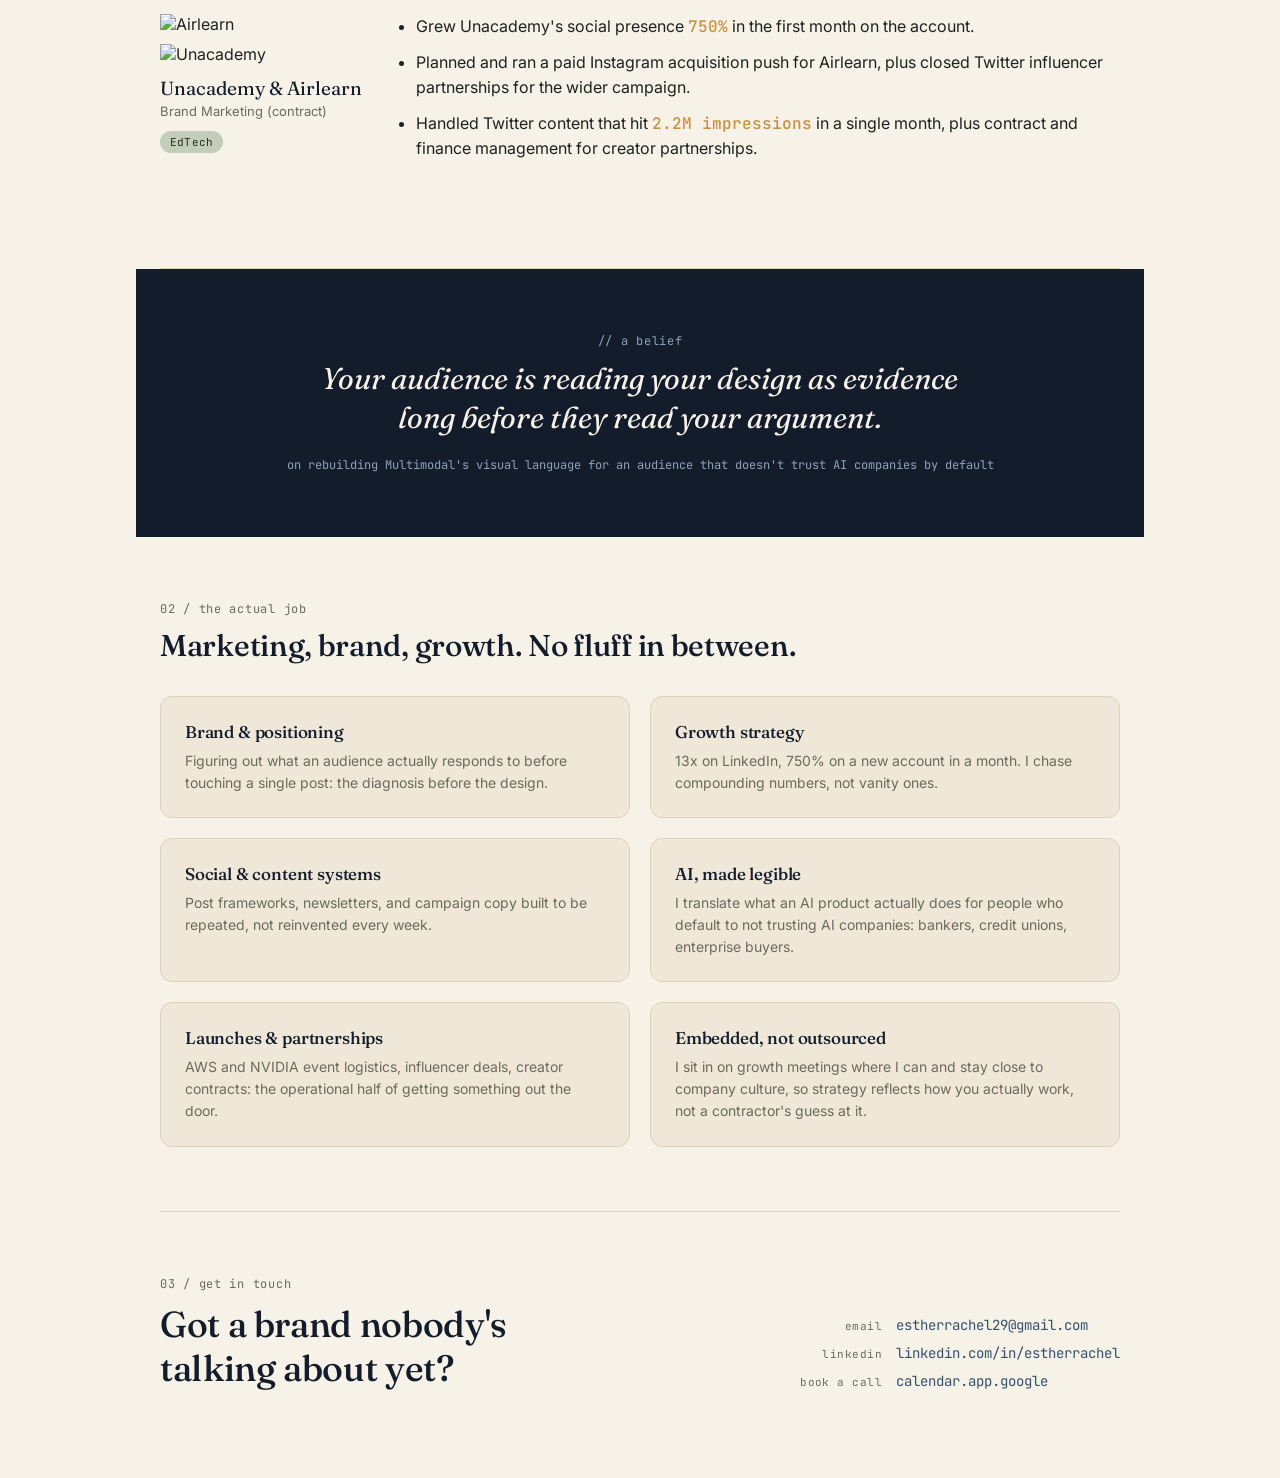
==== commit d1778370: "Esther marketing website" ====
--- a/index.html
+++ b/index.html
@@ -3,8 +3,8 @@
 <head>
 <meta charset="UTF-8" />
 <meta name="viewport" content="width=device-width, initial-scale=1.0, viewport-fit=cover" />
-<title>Esther Rachel — Impossible to Ignore</title>
-<meta name="description" content="Brand strategy, growth, and social/content for AI and B2B companies — built to get noticed by audiences that don't hand out attention for free." />
+<title>Esther Rachel: Impossible to Ignore</title>
+<meta name="description" content="Brand strategy, growth, and social/content for AI and B2B companies, built to get noticed by audiences that don't hand out attention for free." />
 <link rel="preconnect" href="https://fonts.googleapis.com">
 <link rel="preconnect" href="https://fonts.gstatic.com" crossorigin>
 <link href="https://fonts.googleapis.com/css2?family=Fraunces:ital,opsz,wght@0,9..144,400;0,9..144,500;0,9..144,600;1,9..144,500&family=Inter:wght@400;500;600;700&family=JetBrains+Mono:wght@400;500&display=swap" rel="stylesheet">
@@ -16,17 +16,17 @@
 
   <header class="hero">
     <div class="hero-top">
-      <span class="mono kicker">esther rachel — brand, growth &amp; content</span>
+      <span class="mono kicker">esther rachel / brand, growth &amp; content</span>
       <nav>
         <a href="#work">work</a>
         <a href="#services">services</a>
+        <a href="rooms.html">room by room</a>
         <a href="#contact">contact</a>
       </nav>
     </div>
-    <span class="mono kicker accent-brass">// currently taking 1–2 retainer clients</span>
     <h1 class="headline">I make brands impossible to ignore.</h1>
     <div class="hero-sub">
-      <p>Brand strategy, growth, and social content for AI and B2B companies — built for audiences that don't hand out attention for free.</p>
+      <p>Brand strategy, growth, and social content for AI and B2B companies, built for audiences that don't hand out attention for free.</p>
       <div class="hero-links">
         <a class="btn solid" href="#contact">Work with me</a>
         <a class="btn ghost" href="https://www.linkedin.com/in/estherrachel/" target="_blank" rel="noopener">LinkedIn ↗</a>
@@ -43,7 +43,7 @@
 
   <section id="work" class="divider">
     <div class="section-head reveal">
-      <span class="mono kicker">01 — receipts</span>
+      <span class="mono kicker">01 / receipts</span>
       <h2>Brands I've made loud</h2>
     </div>
 
@@ -56,9 +56,9 @@
       </div>
       <ul>
         <li>Grew LinkedIn engagement <strong>13x</strong> in 5 months while leading strategy through a Series A funding push, and drove an average of <strong>50K</strong> monthly impressions on X.</li>
-        <li>Repositioned the company page around a people-first, advisory-board format after diagnosing that this industry's audience — average age 53 — responds to trusted faces, not product claims.</li>
+        <li>Repositioned the company page around a people-first, advisory-board format after diagnosing that this industry's audience (average age 53) responds to trusted faces, not product claims.</li>
         <li>One advisory-board post cycle pulled <strong>410 reactions and 60 comments</strong> on a 2,897-follower page. Over the following 30 days, the page hit <strong>714 reactions (+276% MoM)</strong> and <strong>119 new followers (+129% MoM)</strong>.</li>
-        <li>Ranked <strong>#1</strong> in the competitive set on reactions-per-follower — roughly <strong>3x</strong> the next closest account — with the smallest audience in the group.</li>
+        <li>Ranked <strong>#1</strong> in the competitive set on reactions-per-follower, roughly <strong>3x</strong> the next closest account, with the smallest audience in the group.</li>
       </ul>
     </div>
 
@@ -108,22 +108,22 @@
   <section class="quote reveal">
     <span class="mono kicker">// a belief</span>
     <blockquote>Your audience is reading your design as evidence long before they read your argument.</blockquote>
-    <div class="quote-cite">— on rebuilding Multimodal's visual language for an audience that doesn't trust AI companies by default</div>
+    <div class="quote-cite">on rebuilding Multimodal's visual language for an audience that doesn't trust AI companies by default</div>
   </section>
 
   <section id="services" class="divider">
     <div class="section-head reveal">
-      <span class="mono kicker">02 — the actual job</span>
-      <h2>Marketing, brand, growth — no fluff in between.</h2>
+      <span class="mono kicker">02 / the actual job</span>
+      <h2>Marketing, brand, growth. No fluff in between.</h2>
     </div>
     <div class="services">
       <div class="service reveal">
         <h3>Brand &amp; positioning</h3>
-        <p>Figuring out what an audience actually responds to before touching a single post — the diagnosis before the design.</p>
+        <p>Figuring out what an audience actually responds to before touching a single post: the diagnosis before the design.</p>
       </div>
       <div class="service reveal">
         <h3>Growth strategy</h3>
-        <p>13x on LinkedIn, 750% on a new account in a month — I chase compounding numbers, not vanity ones.</p>
+        <p>13x on LinkedIn, 750% on a new account in a month. I chase compounding numbers, not vanity ones.</p>
       </div>
       <div class="service reveal">
         <h3>Social &amp; content systems</h3>
@@ -131,22 +131,22 @@
       </div>
       <div class="service reveal">
         <h3>AI, made legible</h3>
-        <p>I translate what an AI product actually does for people who default to not trusting AI companies — bankers, credit unions, enterprise buyers.</p>
+        <p>I translate what an AI product actually does for people who default to not trusting AI companies: bankers, credit unions, enterprise buyers.</p>
       </div>
       <div class="service reveal">
         <h3>Launches &amp; partnerships</h3>
-        <p>AWS and NVIDIA event logistics, influencer deals, creator contracts — the operational half of getting something out the door.</p>
+        <p>AWS and NVIDIA event logistics, influencer deals, creator contracts: the operational half of getting something out the door.</p>
       </div>
       <div class="service reveal">
         <h3>Embedded, not outsourced</h3>
-        <p>I sit in on growth meetings where I can and stay close to company culture — strategy that reflects how you actually work, not a contractor's guess at it.</p>
+        <p>I sit in on growth meetings where I can and stay close to company culture, so strategy reflects how you actually work, not a contractor's guess at it.</p>
       </div>
     </div>
   </section>
 
   <footer id="contact" class="reveal">
     <div>
-      <span class="mono kicker">03 — get in touch</span>
+      <span class="mono kicker">03 / get in touch</span>
       <h2>Got a brand nobody's talking about yet?</h2>
     </div>
     <div class="contact-links">
--- a/style.css
+++ b/style.css
@@ -14,14 +14,14 @@
   --color-navy-500: #34506f;
   --color-navy-300: #8fa3b8;
 
-  /* Sage / seafoam (secondary) */
-  --color-sage-900: #2e362c;
-  --color-sage-700: #556252;
-  --color-sage-500: #8a9b82;
+  /* Sage / seafoam (secondary) — deepened for more punch */
+  --color-sage-900: #23301f;
+  --color-sage-700: #3c6b4d;
+  --color-sage-500: #6fa383;
   --color-sage-300: #c3cdb9;
 
-  /* Brass (rare accent) */
-  --color-brass: #ab8654;
+  /* Brass (accent) — warmer, richer gold */
+  --color-brass: #c9903f;
 
   --color-accent: var(--color-sage-500);
   --color-accent-alt: var(--color-navy-500);
@@ -134,17 +134,35 @@
 @media (prefers-color-scheme: dark) { :root:not([data-theme="light"]) .btn.ghost { color: var(--color-text); } }
 .btn.ghost:hover { background: var(--color-sage-300); transform: translateY(-2px); }
 
-/* STAT BAND */
+/* STAT BAND — vibrant colored tiles */
 section.stats {
-  padding-block: 40px;
-  border-bottom: 1px solid var(--color-border);
-  display: grid; grid-template-columns: repeat(4, 1fr); gap: 24px;
+  padding-block: 56px 48px;
+  display: grid; grid-template-columns: repeat(4, 1fr); gap: 16px;
 }
 @media (max-width: 700px) { section.stats { grid-template-columns: repeat(2, 1fr); } }
-.stat .num { font-family: var(--font-mono); font-size: clamp(24px, 4vw, 32px); font-weight: 500; color: var(--color-sage-700); }
-:root[data-theme="dark"] .stat .num { color: var(--color-sage-300); }
-@media (prefers-color-scheme: dark) { :root:not([data-theme="light"]) .stat .num { color: var(--color-sage-300); } }
-.stat .label { font-size: 13px; color: var(--color-text-muted); margin-top: 6px; line-height: 1.4; }
+
+.stat {
+  border-radius: 16px;
+  padding: 28px 22px;
+  transition: transform 0.15s ease;
+}
+.stat:hover { transform: translateY(-3px); }
+.stat:nth-child(1) { background: var(--color-navy-900); }
+.stat:nth-child(2) { background: var(--color-sage-700); }
+.stat:nth-child(3) { background: var(--color-brass); }
+.stat:nth-child(4) { background: var(--color-navy-700); }
+
+.stat .num {
+  font-family: var(--font-mono); font-size: clamp(26px, 4.2vw, 36px);
+  font-weight: 600; color: var(--color-bg); line-height: 1;
+}
+.stat:nth-child(3) .num { color: var(--color-navy-900); }
+
+.stat .label {
+  font-size: 13px; margin-top: 10px; line-height: 1.4;
+  color: rgba(247, 242, 232, 0.82);
+}
+.stat:nth-child(3) .label { color: rgba(19, 28, 43, 0.72); }
 
 /* SECTIONS */
 section { padding-block: 64px; }
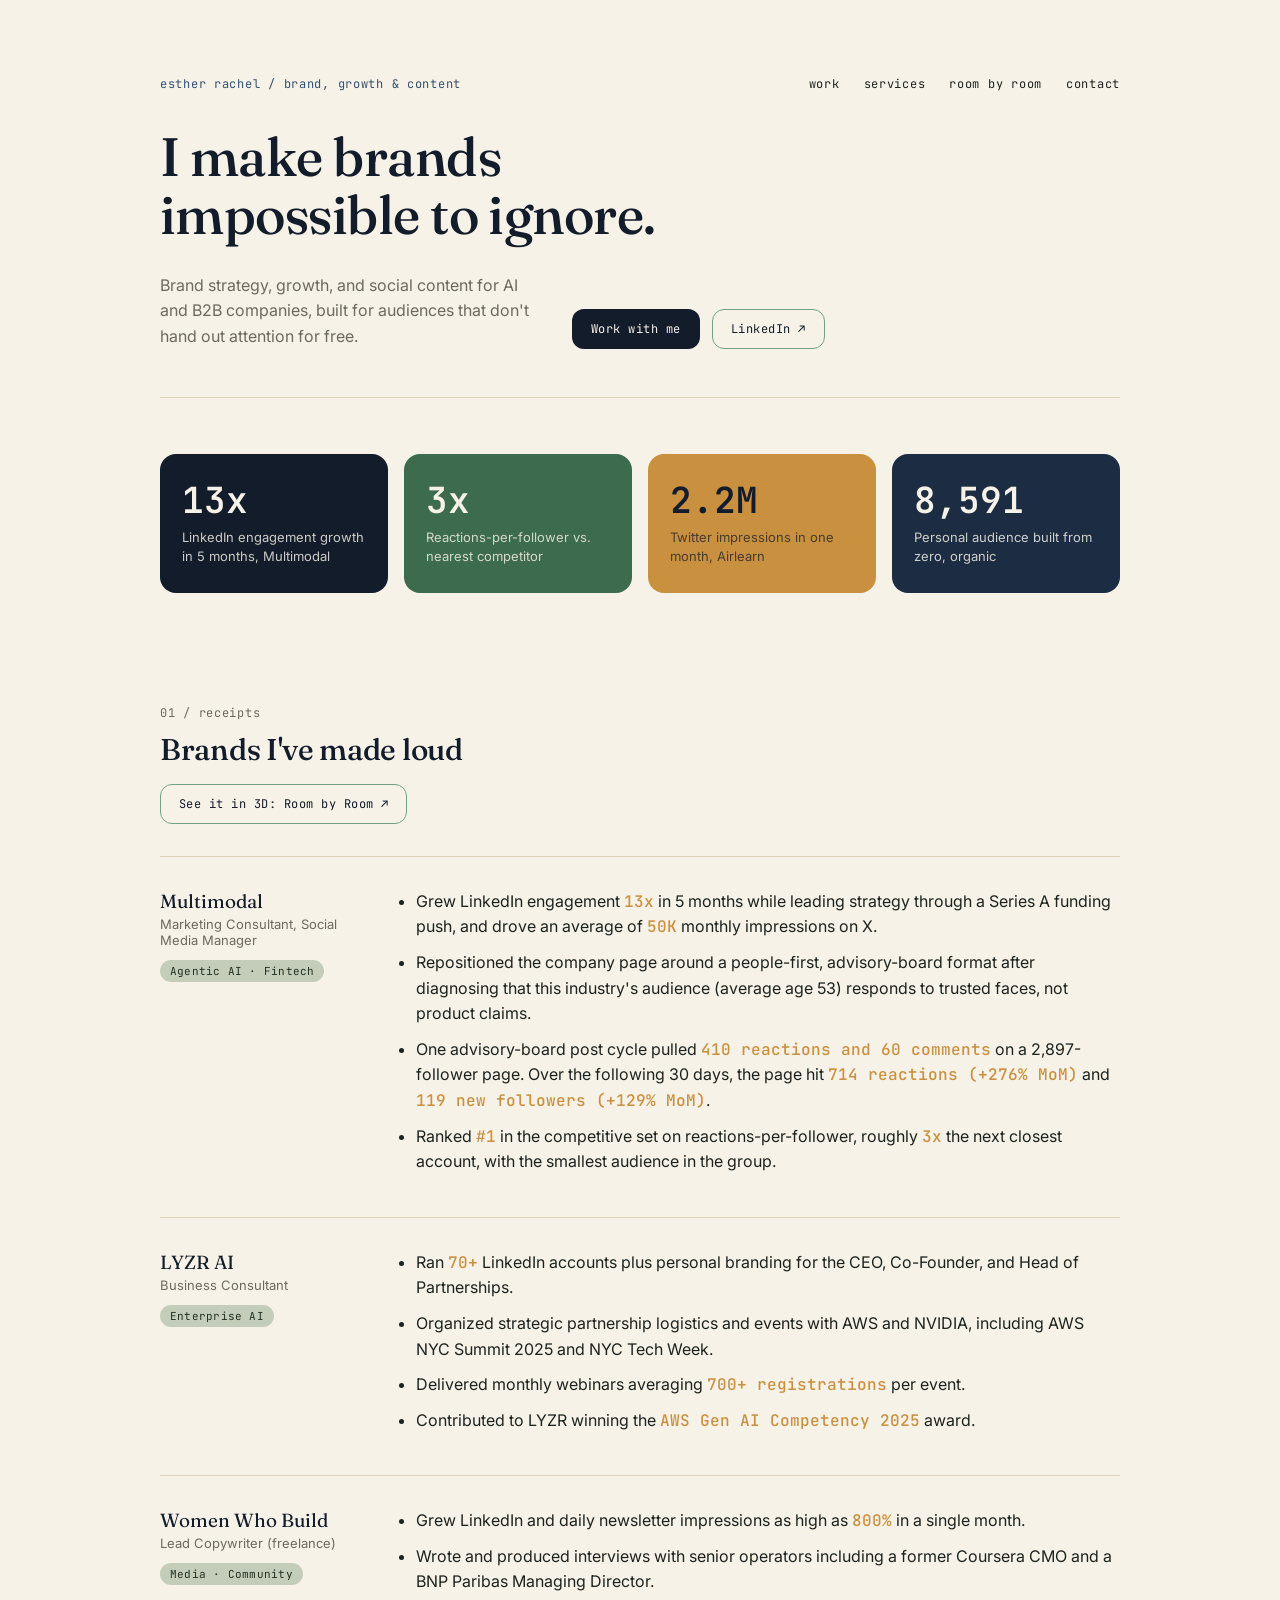
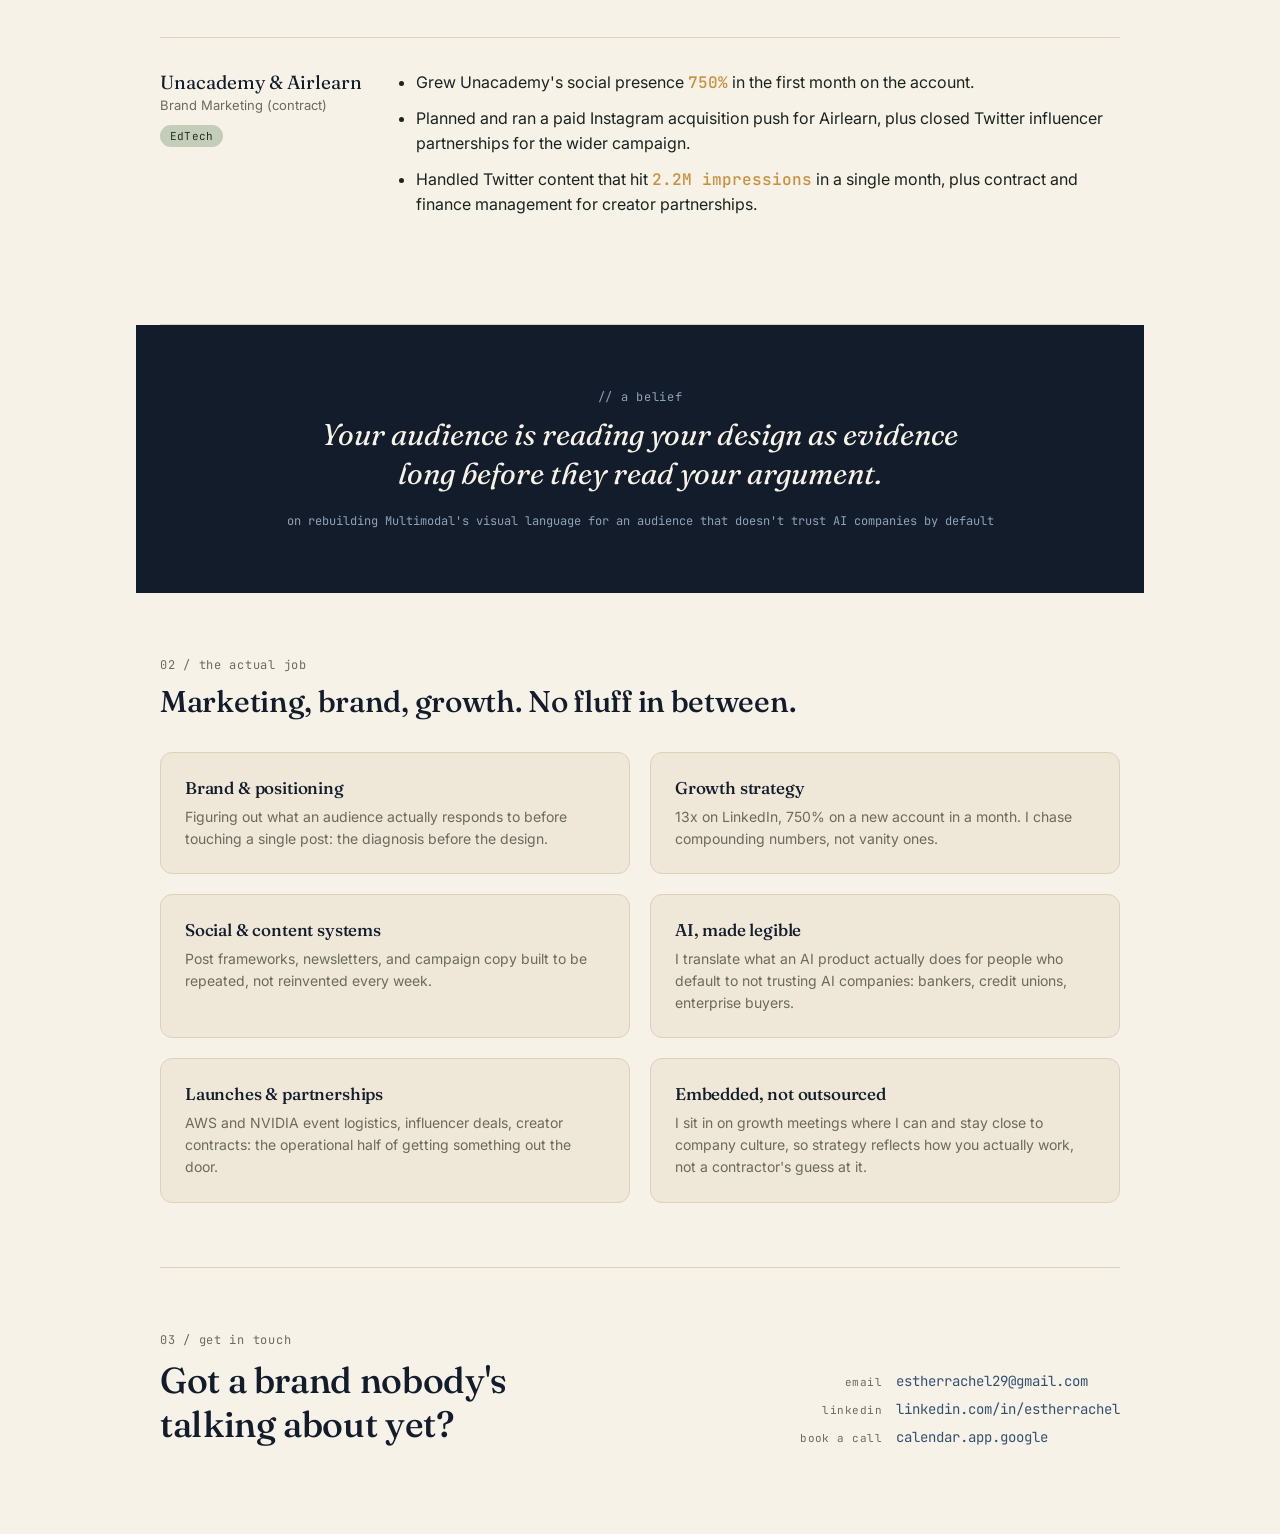
==== commit e2608a1f: "Add visible Room by Room CTA and remove placeholder logo images Adds a clear button in the Work sect" ====
--- a/index.html
+++ b/index.html
@@ -45,11 +45,11 @@
     <div class="section-head reveal">
       <span class="mono kicker">01 / receipts</span>
       <h2>Brands I've made loud</h2>
+      <a class="btn ghost work-cta" href="rooms.html">See it in 3D: Room by Room ↗</a>
     </div>
 
     <div class="case reveal">
       <div class="who">
-        <img class="logo-mark" src="logos/multimodal.png" alt="Multimodal">
         <div class="name">Multimodal</div>
         <div class="role">Marketing Consultant, Social Media Manager</div>
         <span class="tag">Agentic AI · Fintech</span>
@@ -64,7 +64,6 @@
 
     <div class="case reveal">
       <div class="who">
-        <img class="logo-mark" src="logos/lyzr.png" alt="Lyzr AI">
         <div class="name">LYZR AI</div>
         <div class="role">Business Consultant</div>
         <span class="tag">Enterprise AI</span>
@@ -91,8 +90,6 @@
 
     <div class="case reveal">
       <div class="who">
-        <img class="logo-mark" src="logos/airlearn.png" alt="Airlearn">
-        <img class="logo-mark" src="logos/unacademy.png" alt="Unacademy">
         <div class="name">Unacademy &amp; Airlearn</div>
         <div class="role">Brand Marketing (contract)</div>
         <span class="tag">EdTech</span>
--- a/style.css
+++ b/style.css
@@ -169,6 +169,7 @@
 section.divider { border-bottom: 1px solid var(--color-border); }
 .section-head { margin-bottom: 32px; }
 .section-head h2 { font-size: clamp(22px, 3vw, 30px); }
+.section-head .work-cta { margin-top: 16px; display: inline-block; }
 
 /* CASE STUDIES */
 .case {
@@ -178,11 +179,6 @@
 .case:first-of-type { border-top: none; padding-top: 0; }
 @media (max-width: 640px) { .case { grid-template-columns: 1fr; gap: 12px; } }
 .case .who { position: sticky; top: 16px; align-self: start; }
-.logo-mark {
-  display: block; max-height: 28px; max-width: 140px; width: auto; height: auto;
-  object-fit: contain; margin-bottom: 12px;
-}
-.case .who .logo-mark + .logo-mark { margin-top: -2px; }
 .case .name { font-family: var(--font-display); font-size: 19px; color: var(--color-navy-900); }
 :root[data-theme="dark"] .case .name { color: var(--color-text); }
 @media (prefers-color-scheme: dark) { :root:not([data-theme="light"]) .case .name { color: var(--color-text); } }
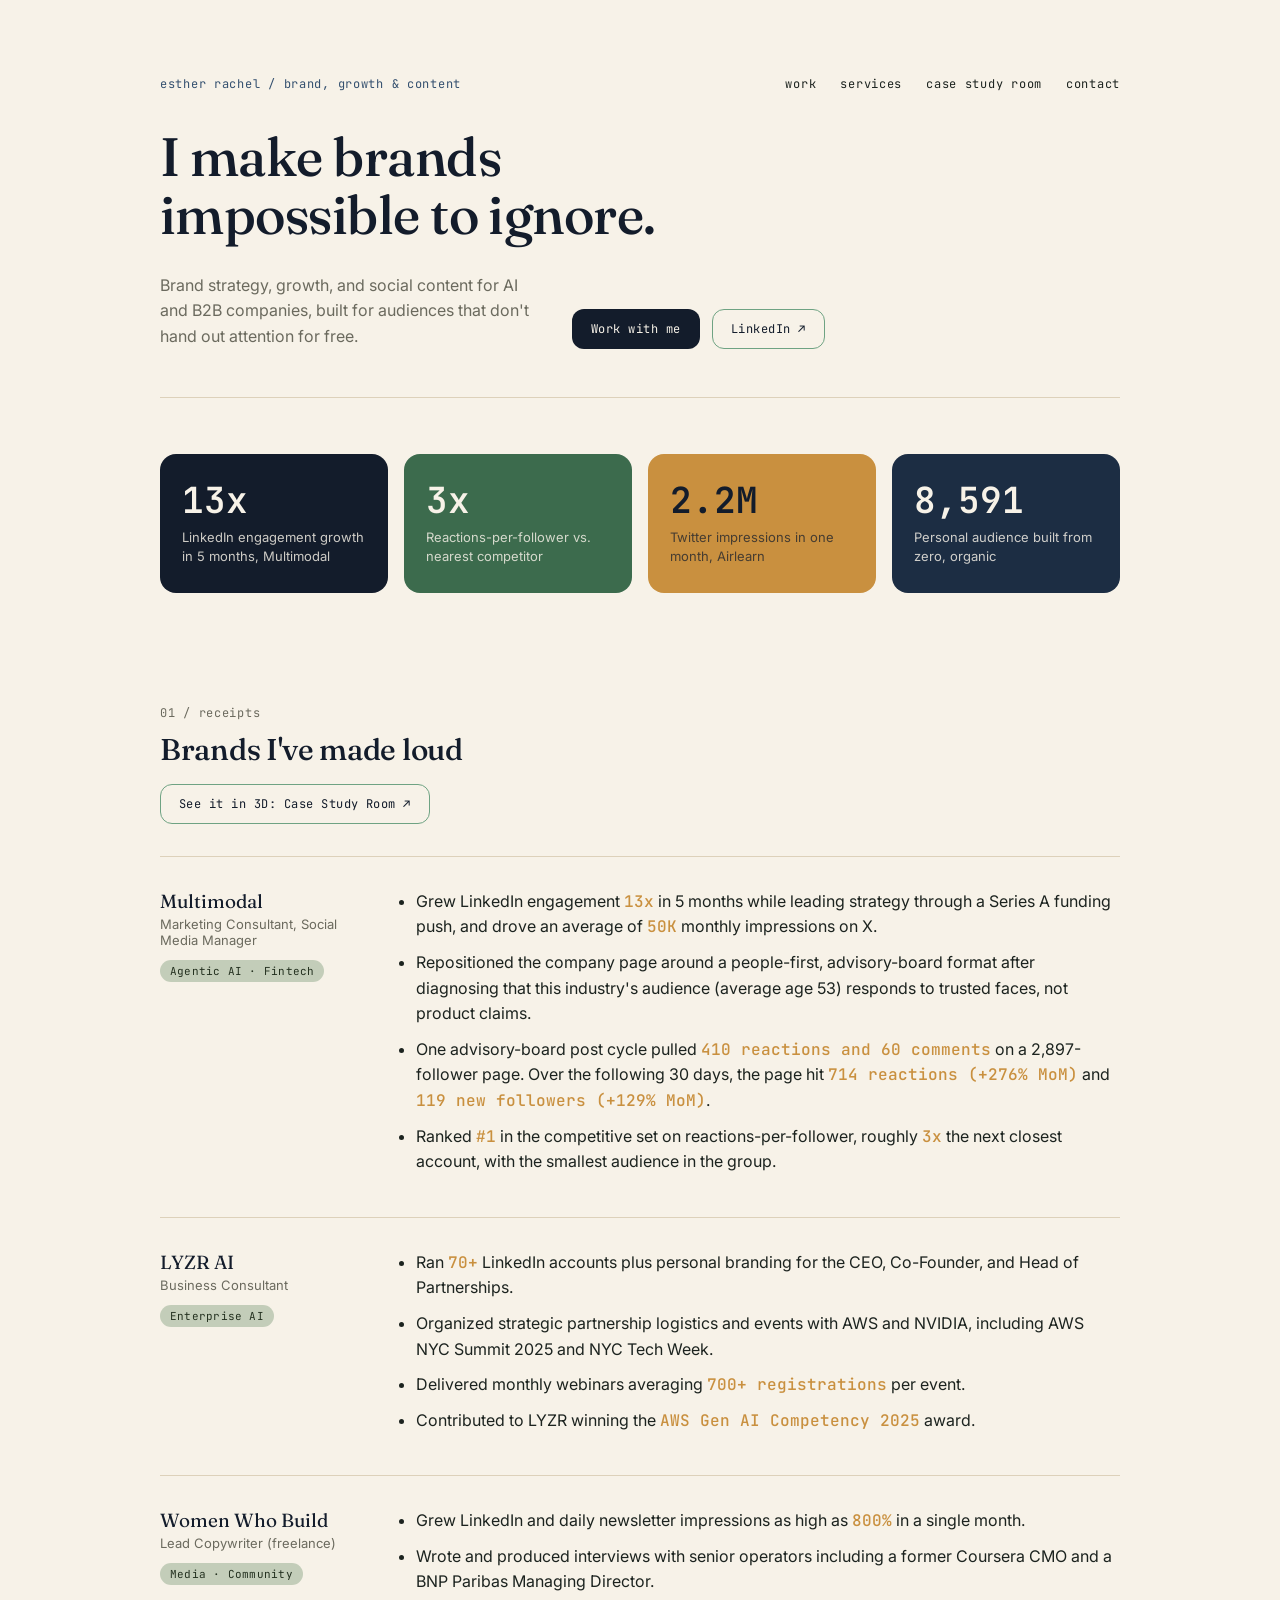
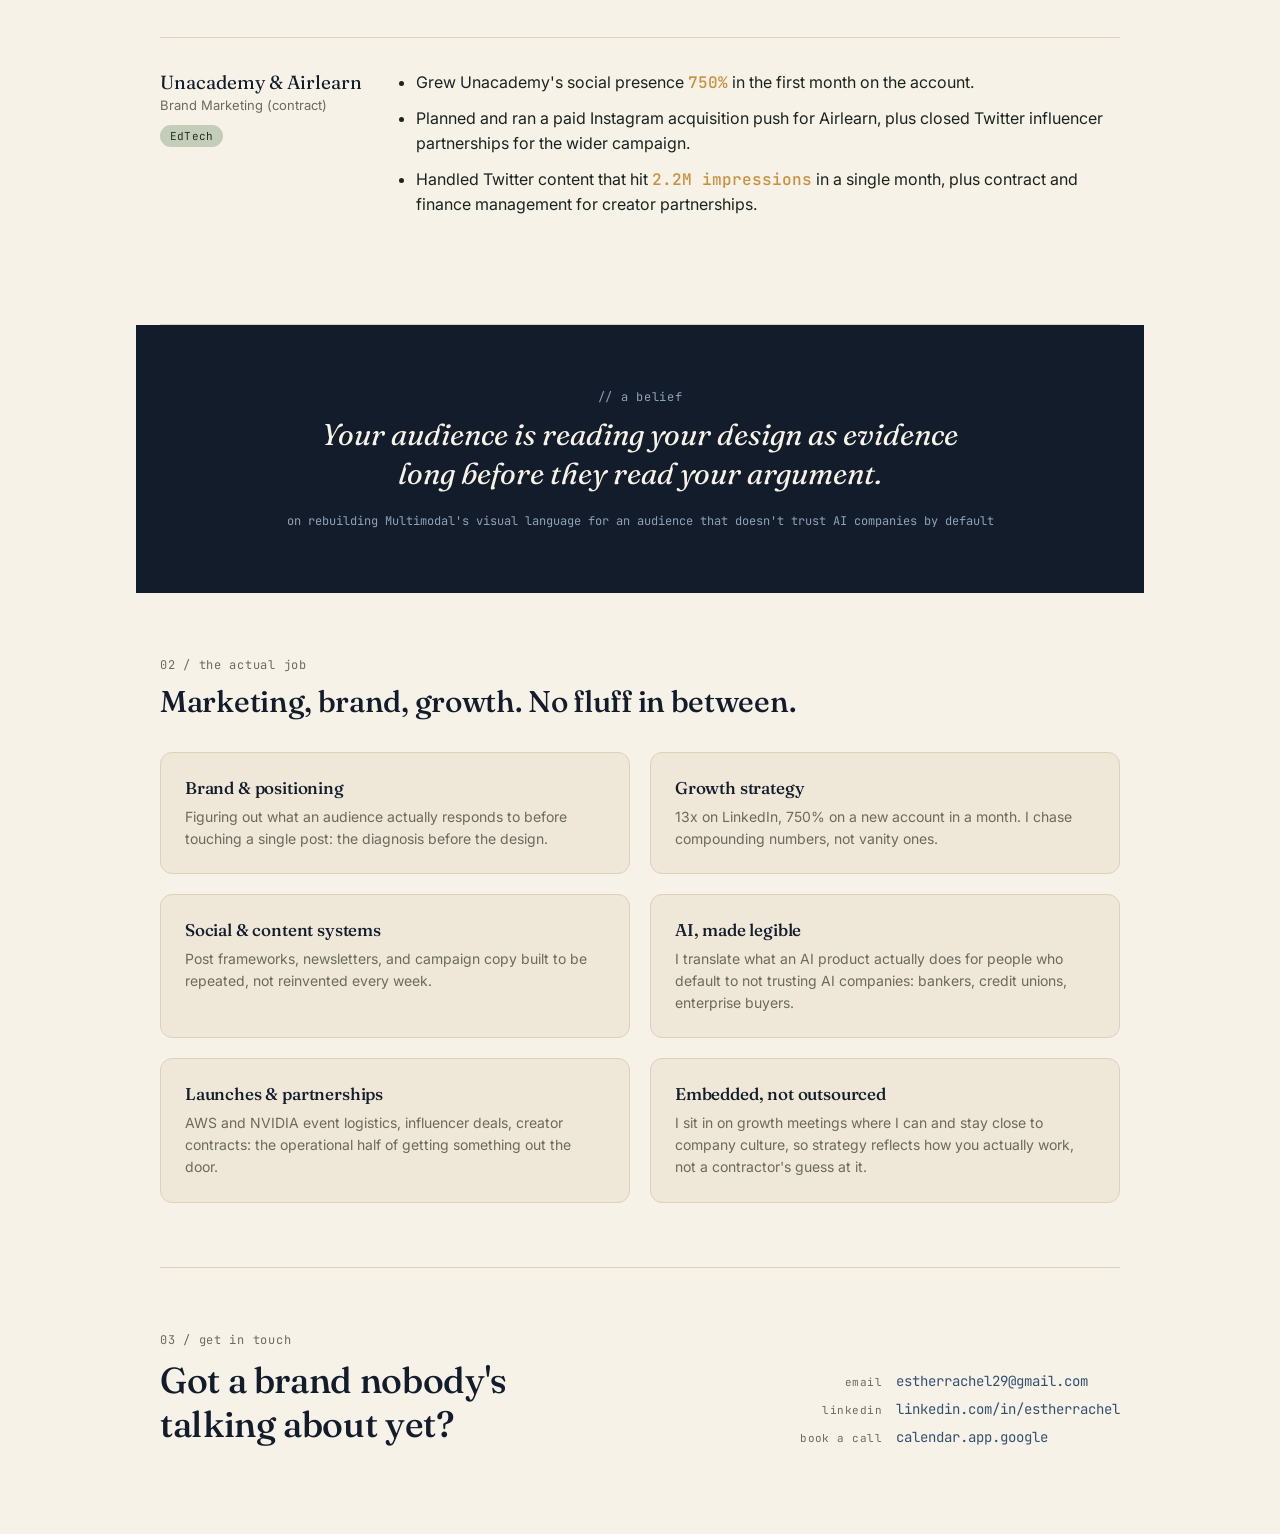
==== commit 4f11af96: "Expand case studies with full strategy content, rename to Case Study Room Pulls context, objective, " ====
--- a/index.html
+++ b/index.html
@@ -20,7 +20,7 @@
       <nav>
         <a href="#work">work</a>
         <a href="#services">services</a>
-        <a href="rooms.html">room by room</a>
+        <a href="rooms.html">case study room</a>
         <a href="#contact">contact</a>
       </nav>
     </div>
@@ -45,7 +45,7 @@
     <div class="section-head reveal">
       <span class="mono kicker">01 / receipts</span>
       <h2>Brands I've made loud</h2>
-      <a class="btn ghost work-cta" href="rooms.html">See it in 3D: Room by Room ↗</a>
+      <a class="btn ghost work-cta" href="rooms.html">See it in 3D: Case Study Room ↗</a>
     </div>
 
     <div class="case reveal">
--- a/style.css
+++ b/style.css
@@ -22,6 +22,12 @@
 
   /* Brass (accent) — warmer, richer gold */
   --color-brass: #c9903f;
+
+  /* Fixed cream for text on dark surfaces — never swaps with theme,
+     unlike --color-bg, so it stays readable on fixed-dark bands
+     (quote section, solid buttons, navy/sage stat tiles) in dark mode. */
+  --color-on-dark: #f7f2e8;
+  --color-on-dark-soft: #8fa3b8;
 
   --color-accent: var(--color-sage-500);
   --color-accent-alt: var(--color-navy-500);
@@ -68,6 +74,8 @@
 
 .wrap { max-width: 960px; margin: 0 auto; }
 
+::selection { background: var(--color-brass); color: var(--color-navy-900); }
+
 h1, h2, h3 {
   font-family: var(--font-display);
   font-weight: 500;
@@ -127,8 +135,8 @@
   padding: 11px 18px; border-radius: var(--radius); text-decoration: none;
   white-space: nowrap; border: 1px solid transparent; transition: transform 0.15s ease, box-shadow 0.15s ease;
 }
-.btn.solid { background: var(--color-navy-900); color: var(--color-bg); }
-.btn.solid:hover { transform: translateY(-2px); box-shadow: 0 6px 16px rgba(19,28,43,0.2); color: var(--color-bg); }
+.btn.solid { background: var(--color-navy-900); color: var(--color-on-dark); }
+.btn.solid:hover { transform: translateY(-2px); box-shadow: 0 6px 16px rgba(19,28,43,0.2); color: var(--color-on-dark); }
 .btn.ghost { border-color: var(--color-sage-500); color: var(--color-navy-900); }
 :root[data-theme="dark"] .btn.ghost { color: var(--color-text); }
 @media (prefers-color-scheme: dark) { :root:not([data-theme="light"]) .btn.ghost { color: var(--color-text); } }
@@ -154,7 +162,7 @@
 
 .stat .num {
   font-family: var(--font-mono); font-size: clamp(26px, 4.2vw, 36px);
-  font-weight: 600; color: var(--color-bg); line-height: 1;
+  font-weight: 600; color: var(--color-on-dark); line-height: 1;
 }
 .stat:nth-child(3) .num { color: var(--color-navy-900); }
 
@@ -177,8 +185,11 @@
   padding-block: 32px; border-top: 1px solid var(--color-border);
 }
 .case:first-of-type { border-top: none; padding-top: 0; }
-@media (max-width: 640px) { .case { grid-template-columns: 1fr; gap: 12px; } }
 .case .who { position: sticky; top: 16px; align-self: start; }
+@media (max-width: 640px) {
+  .case { grid-template-columns: 1fr; gap: 12px; }
+  .case .who { position: static; top: auto; margin-bottom: 4px; }
+}
 .case .name { font-family: var(--font-display); font-size: 19px; color: var(--color-navy-900); }
 :root[data-theme="dark"] .case .name { color: var(--color-text); }
 @media (prefers-color-scheme: dark) { :root:not([data-theme="light"]) .case .name { color: var(--color-text); } }
@@ -195,18 +206,18 @@
 /* QUOTE */
 section.quote {
   background: var(--color-navy-900);
-  color: var(--color-bg);
+  color: var(--color-on-dark);
   margin-inline: -24px; padding-inline: 24px;
   text-align: center;
 }
-section.quote .kicker { color: var(--color-navy-300); text-align: center; }
+section.quote .kicker { color: var(--color-on-dark-soft); text-align: center; }
 blockquote {
   max-width: 36ch; margin: 0 auto; text-align: center;
   font-family: var(--font-display); font-style: italic;
   font-size: clamp(22px, 3.4vw, 30px); line-height: 1.3;
-  color: var(--color-bg);
-}
-.quote-cite { margin-top: 20px; font-family: var(--font-mono); font-size: 12px; color: var(--color-navy-300); }
+  color: var(--color-on-dark);
+}
+.quote-cite { margin-top: 20px; font-family: var(--font-mono); font-size: 12px; color: var(--color-on-dark-soft); }
 
 /* SERVICES */
 .services { display: grid; grid-template-columns: repeat(2, 1fr); gap: 20px; }
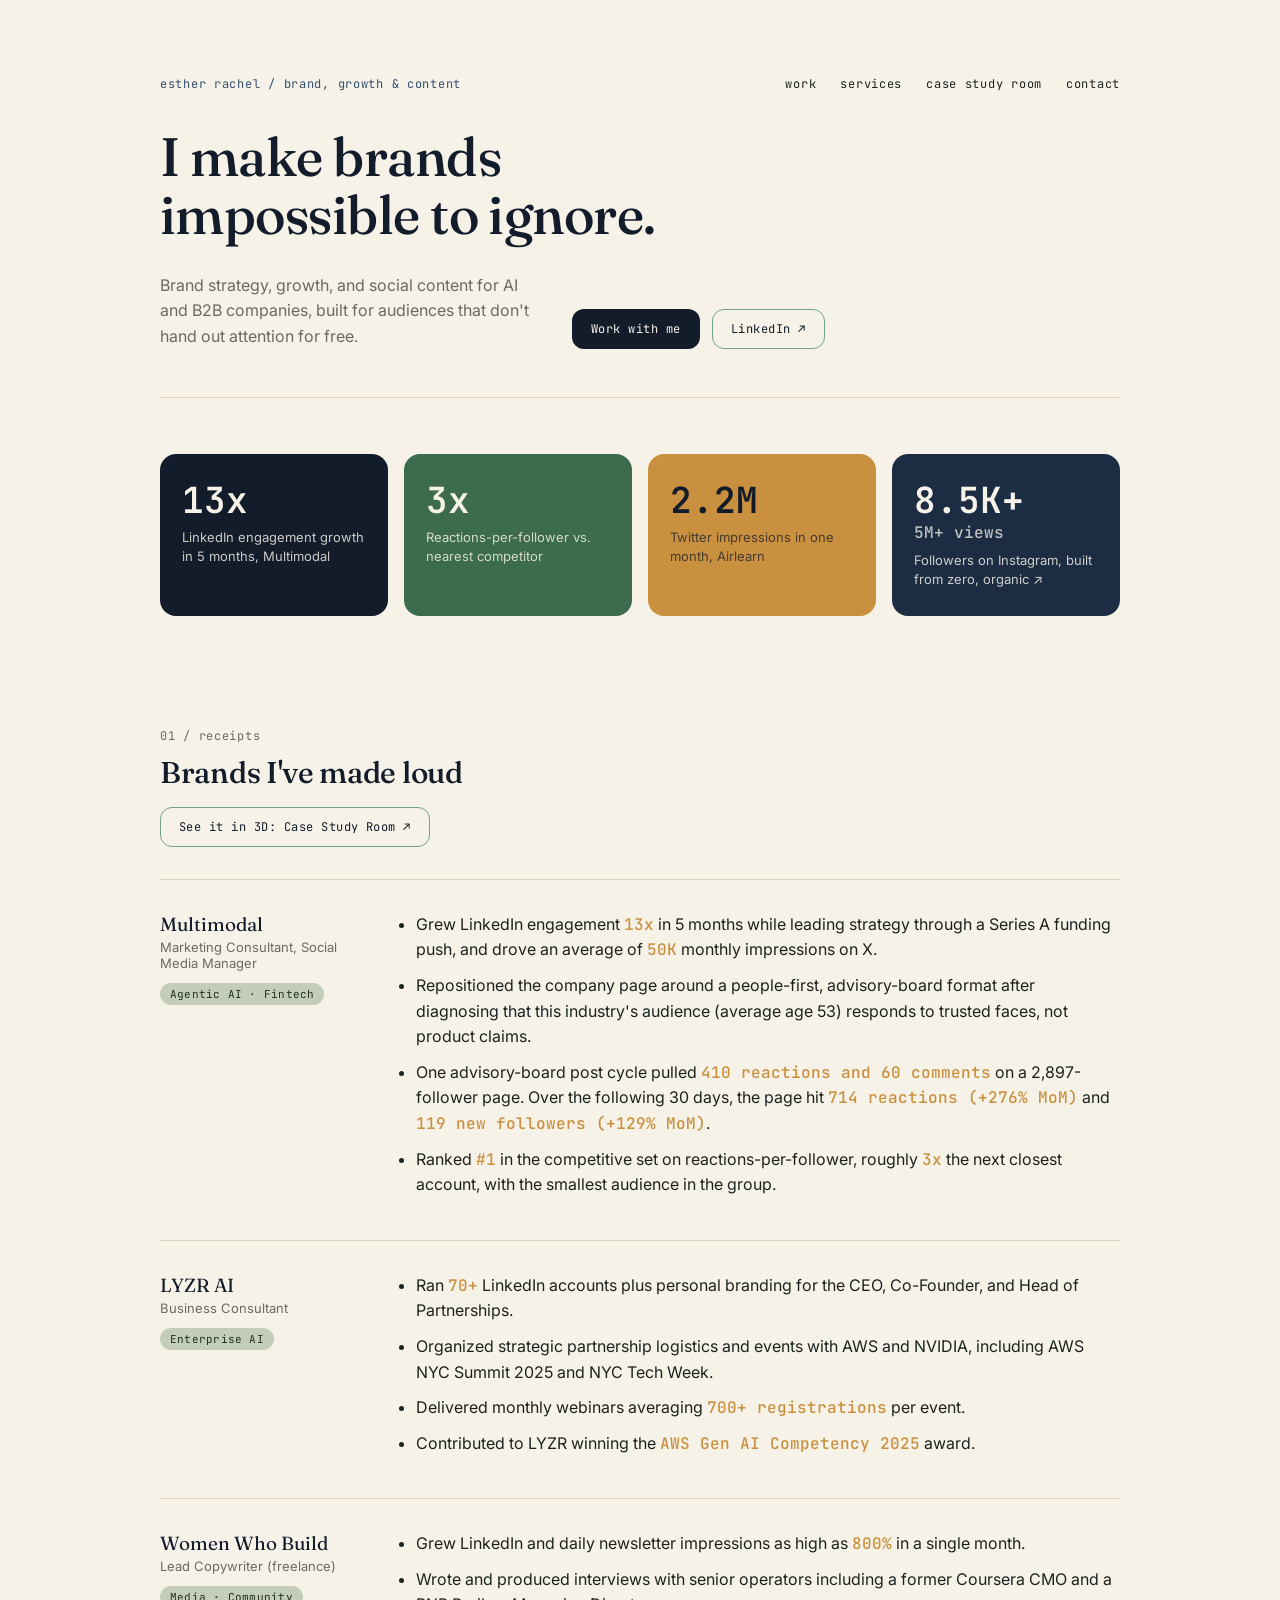
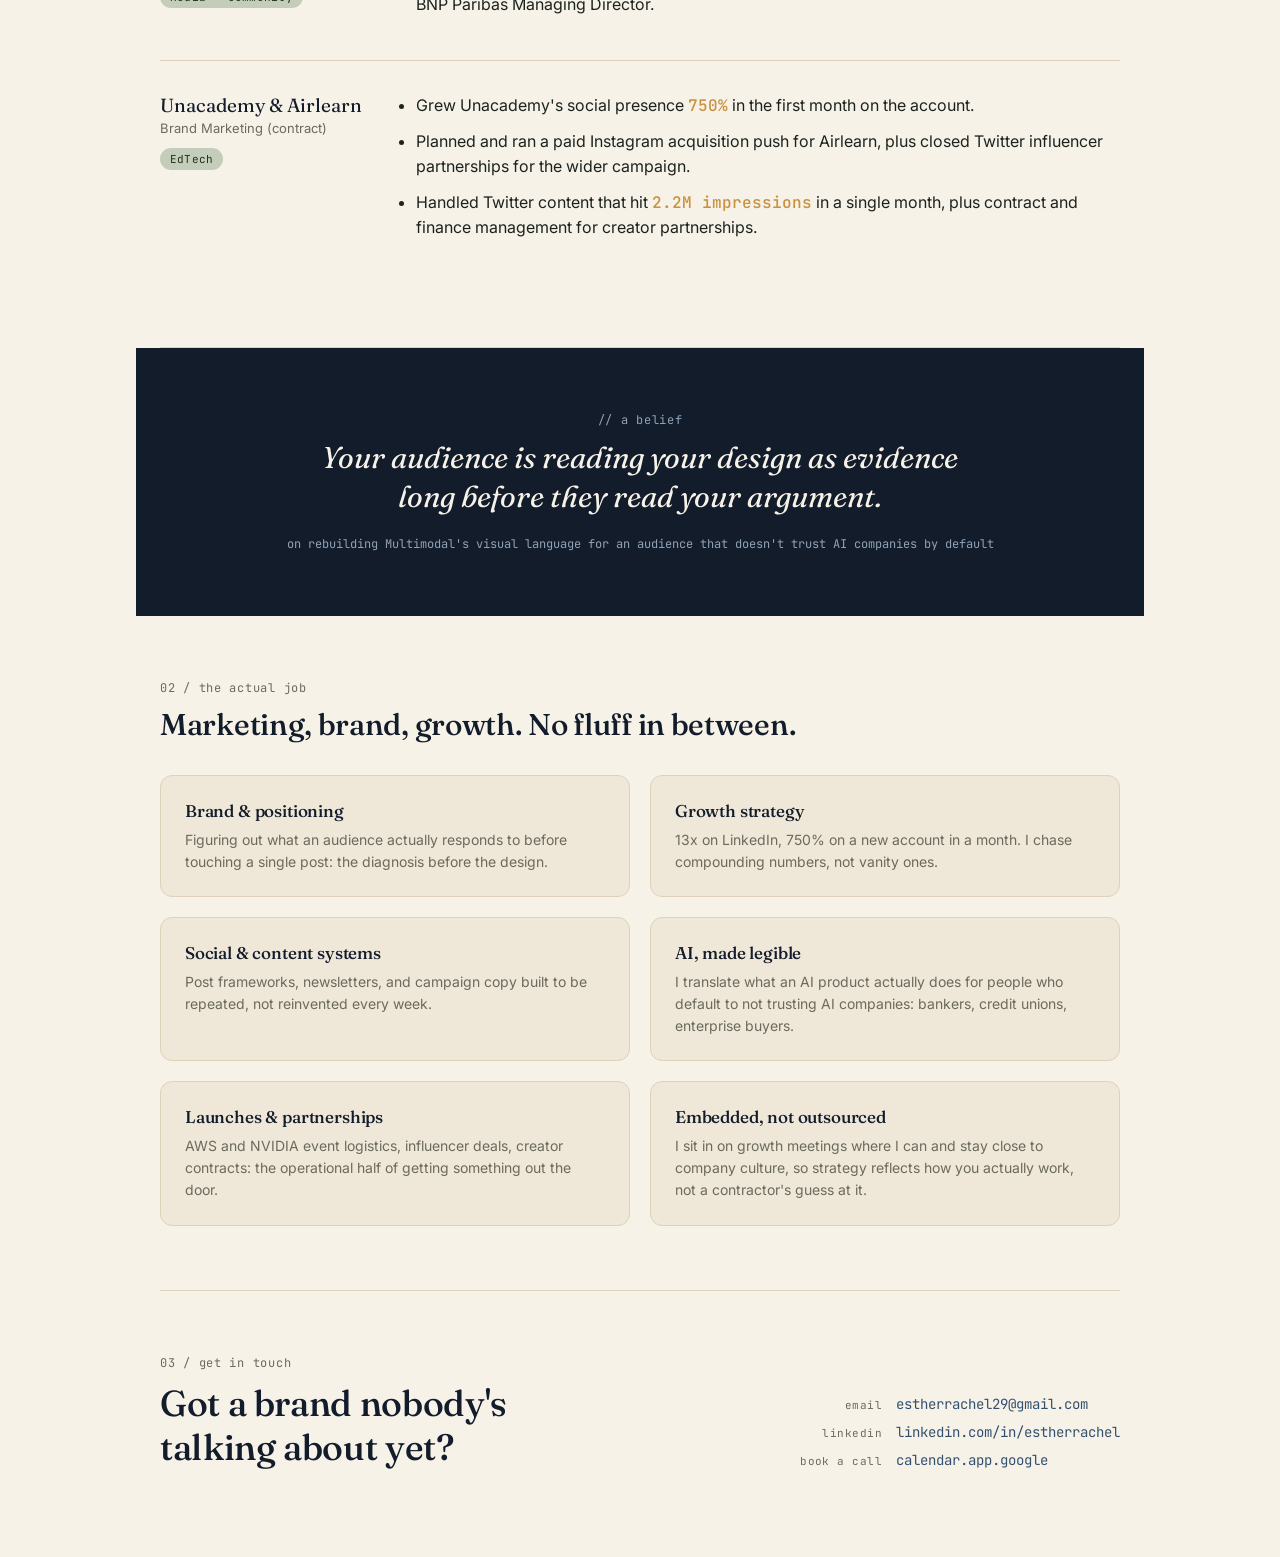
==== commit e291067c: "Add views to Instagram stat tile and link it to the profile The fourth stat tile now shows 8.5K+ fol" ====
--- a/index.html
+++ b/index.html
@@ -38,7 +38,11 @@
     <div class="stat"><div class="num">13x</div><div class="label">LinkedIn engagement growth in 5 months, Multimodal</div></div>
     <div class="stat"><div class="num">3x</div><div class="label">Reactions-per-follower vs. nearest competitor</div></div>
     <div class="stat"><div class="num">2.2M</div><div class="label">Twitter impressions in one month, Airlearn</div></div>
-    <div class="stat"><div class="num">8,591</div><div class="label">Personal audience built from zero, organic</div></div>
+    <a class="stat stat-link" href="https://www.instagram.com/ishtarcreatives" target="_blank" rel="noopener">
+      <div class="num">8.5K+</div>
+      <div class="num-sub">5M+ views</div>
+      <div class="label">Followers on Instagram, built from zero, organic ↗</div>
+    </a>
   </section>
 
   <section id="work" class="divider">
--- a/style.css
+++ b/style.css
@@ -160,11 +160,21 @@
 .stat:nth-child(3) { background: var(--color-brass); }
 .stat:nth-child(4) { background: var(--color-navy-700); }
 
+.stat.stat-link { display: block; text-decoration: none; }
+.stat.stat-link:hover { transform: translateY(-3px); box-shadow: 0 10px 24px rgba(19,28,43,0.18); }
+
 .stat .num {
   font-family: var(--font-mono); font-size: clamp(26px, 4.2vw, 36px);
   font-weight: 600; color: var(--color-on-dark); line-height: 1;
 }
 .stat:nth-child(3) .num { color: var(--color-navy-900); }
+
+.stat .num-sub {
+  font-family: var(--font-mono); font-size: clamp(13px, 1.8vw, 16px);
+  font-weight: 500; color: var(--color-on-dark); opacity: 0.75;
+  line-height: 1; margin-top: 7px;
+}
+.stat:nth-child(3) .num-sub { color: var(--color-navy-900); }
 
 .stat .label {
   font-size: 13px; margin-top: 10px; line-height: 1.4;
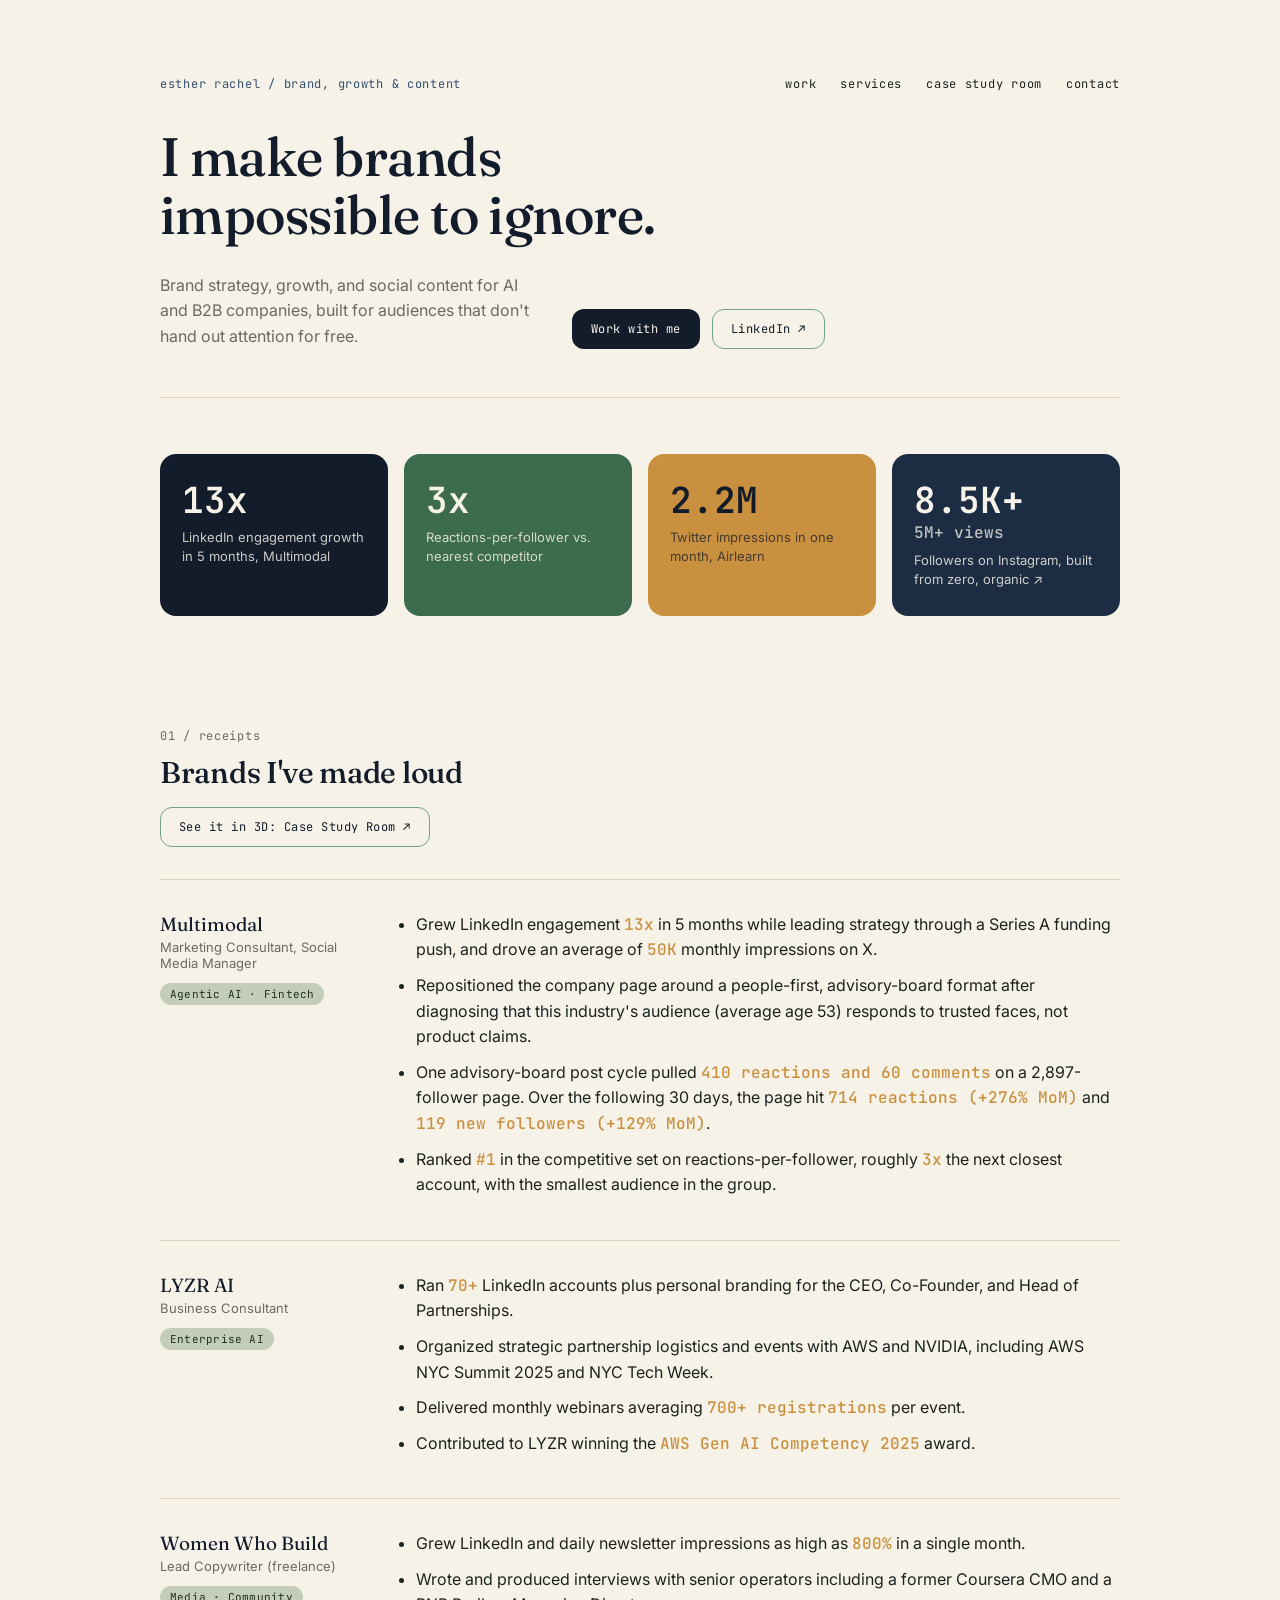
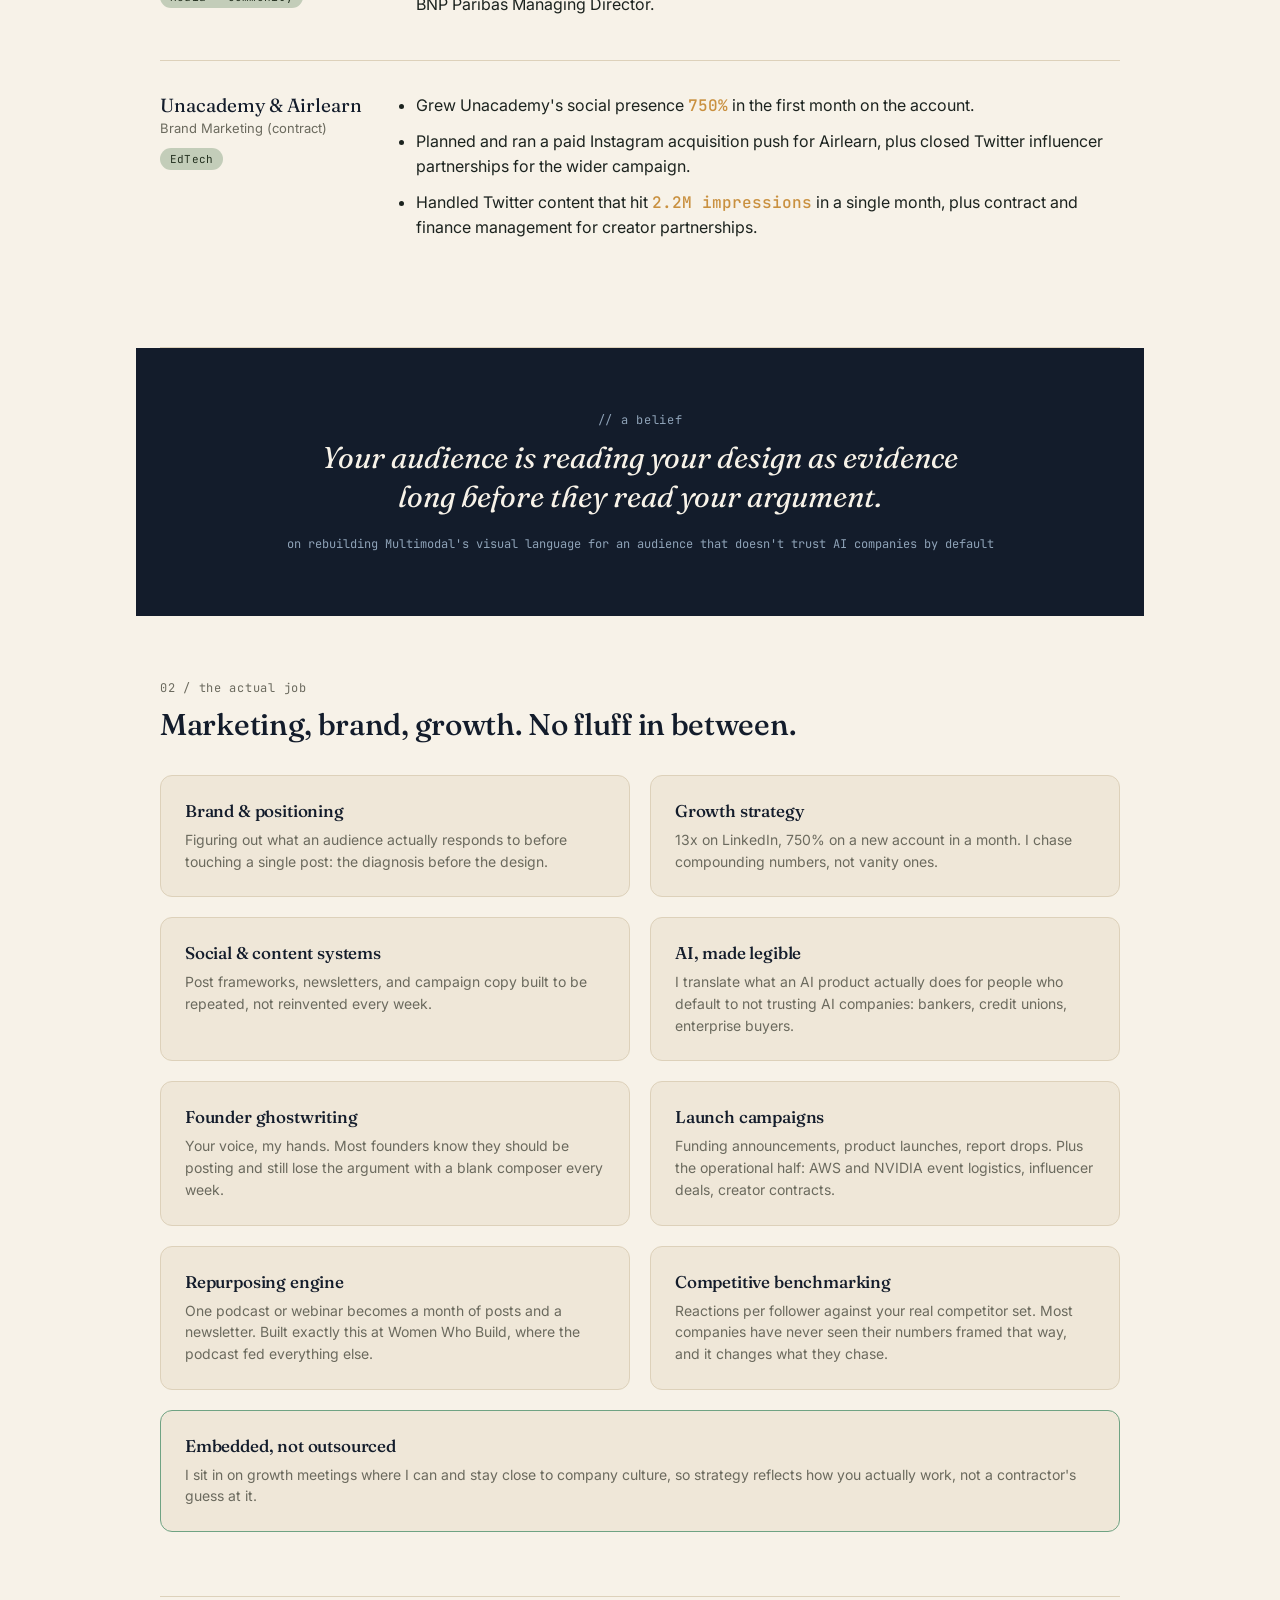
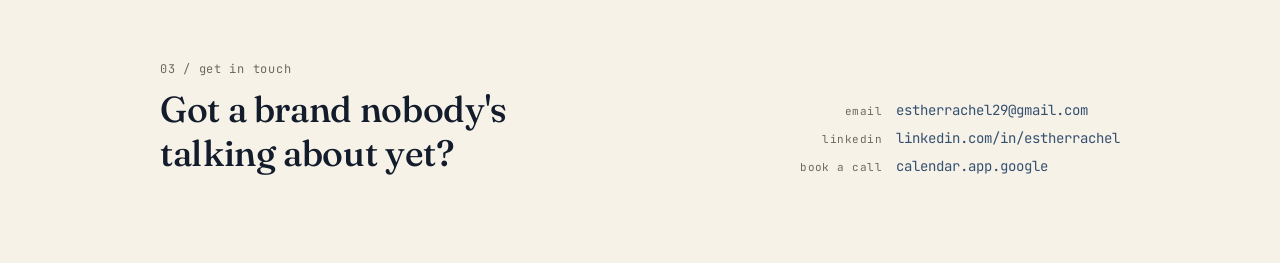
==== commit 2fb2509b: "Add four services: ghostwriting, launches, repurposing, benchmarking Folded the new launch-campaign " ====
--- a/index.html
+++ b/index.html
@@ -135,10 +135,22 @@
         <p>I translate what an AI product actually does for people who default to not trusting AI companies: bankers, credit unions, enterprise buyers.</p>
       </div>
       <div class="service reveal">
-        <h3>Launches &amp; partnerships</h3>
-        <p>AWS and NVIDIA event logistics, influencer deals, creator contracts: the operational half of getting something out the door.</p>
+        <h3>Founder ghostwriting</h3>
+        <p>Your voice, my hands. Most founders know they should be posting and still lose the argument with a blank composer every week.</p>
       </div>
       <div class="service reveal">
+        <h3>Launch campaigns</h3>
+        <p>Funding announcements, product launches, report drops. Plus the operational half: AWS and NVIDIA event logistics, influencer deals, creator contracts.</p>
+      </div>
+      <div class="service reveal">
+        <h3>Repurposing engine</h3>
+        <p>One podcast or webinar becomes a month of posts and a newsletter. Built exactly this at Women Who Build, where the podcast fed everything else.</p>
+      </div>
+      <div class="service reveal">
+        <h3>Competitive benchmarking</h3>
+        <p>Reactions per follower against your real competitor set. Most companies have never seen their numbers framed that way, and it changes what they chase.</p>
+      </div>
+      <div class="service reveal full">
         <h3>Embedded, not outsourced</h3>
         <p>I sit in on growth meetings where I can and stay close to company culture, so strategy reflects how you actually work, not a contractor's guess at it.</p>
       </div>
--- a/style.css
+++ b/style.css
@@ -238,6 +238,8 @@
   transition: transform 0.15s ease, box-shadow 0.15s ease;
 }
 .service:hover { transform: translateY(-3px); box-shadow: 0 10px 24px rgba(19,28,43,0.08); }
+/* closing positioning statement spans the grid instead of sitting alone in a row */
+.service.full { grid-column: 1 / -1; border-color: var(--color-sage-500); }
 .service h3 { font-size: 17px; margin-bottom: 8px; }
 .service p { font-size: 14px; color: var(--color-text-muted); line-height: 1.55; margin: 0; }
 
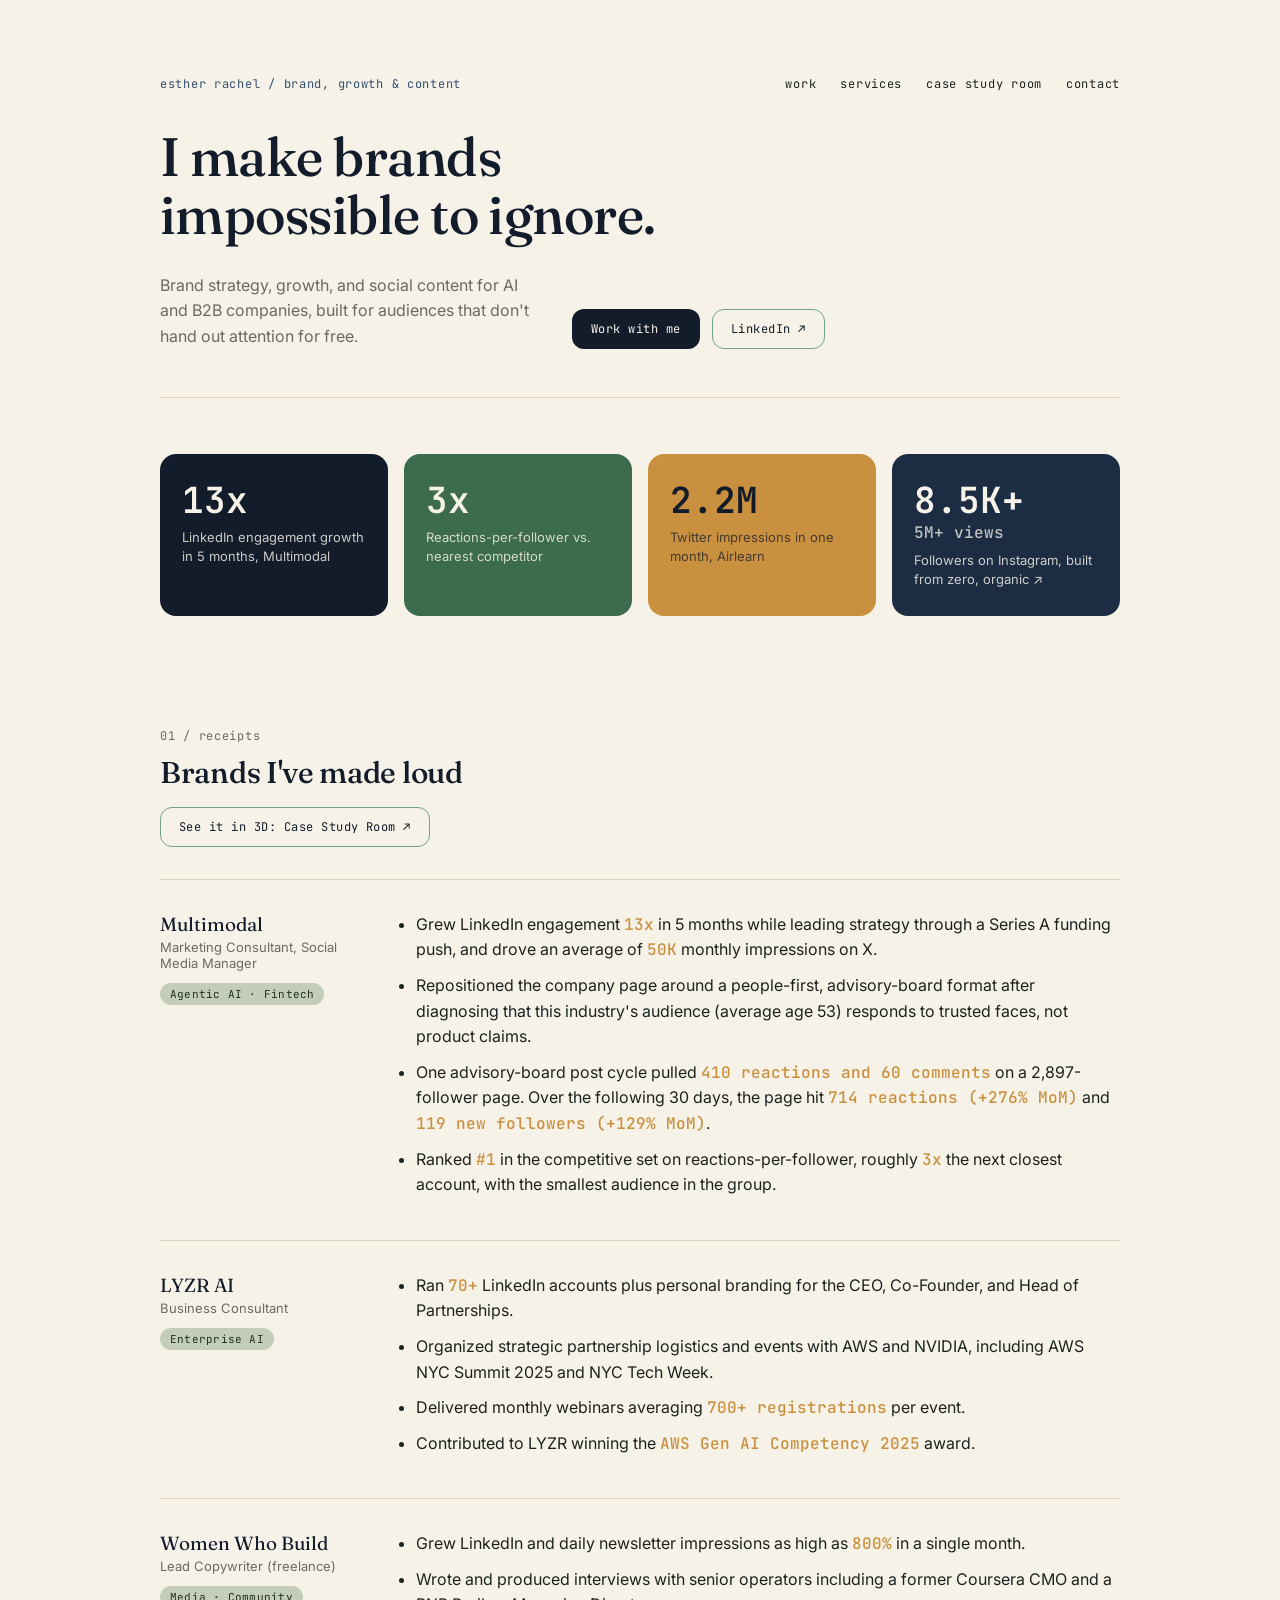
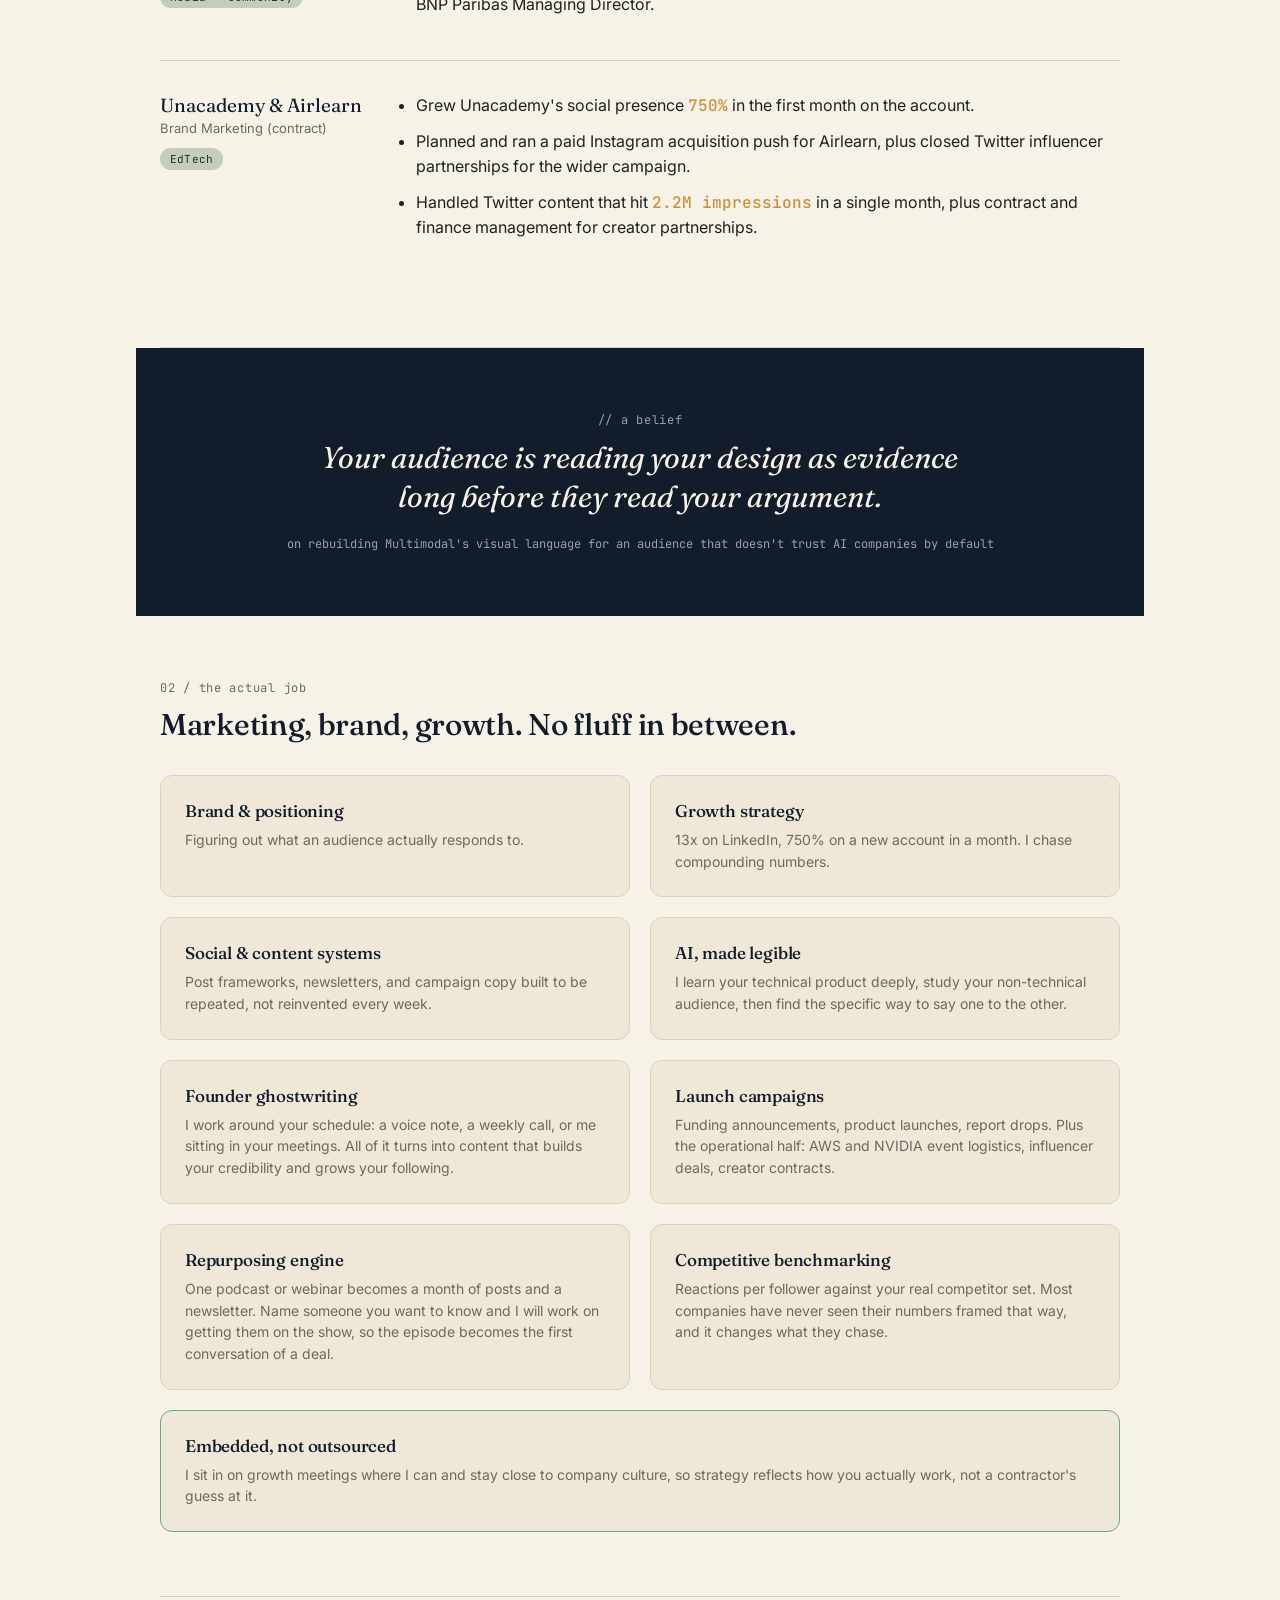
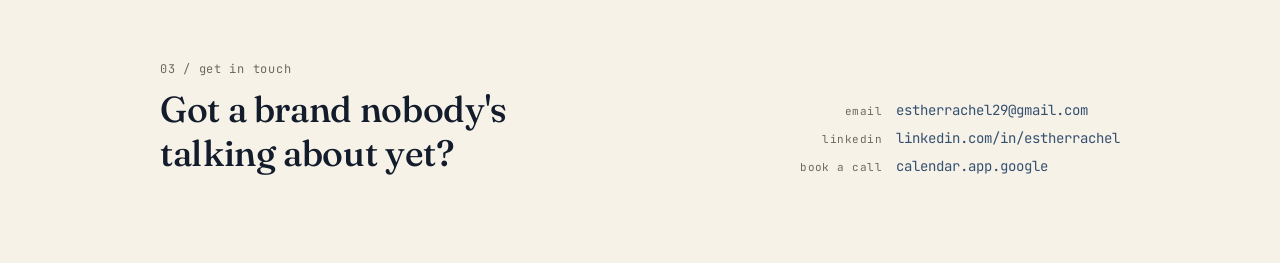
==== commit 92ea72e8: "Tighten service card copy Trims brand positioning and growth strategy to one-liners, rewrites AI leg" ====
--- a/index.html
+++ b/index.html
@@ -120,11 +120,11 @@
     <div class="services">
       <div class="service reveal">
         <h3>Brand &amp; positioning</h3>
-        <p>Figuring out what an audience actually responds to before touching a single post: the diagnosis before the design.</p>
+        <p>Figuring out what an audience actually responds to.</p>
       </div>
       <div class="service reveal">
         <h3>Growth strategy</h3>
-        <p>13x on LinkedIn, 750% on a new account in a month. I chase compounding numbers, not vanity ones.</p>
+        <p>13x on LinkedIn, 750% on a new account in a month. I chase compounding numbers.</p>
       </div>
       <div class="service reveal">
         <h3>Social &amp; content systems</h3>
@@ -132,11 +132,11 @@
       </div>
       <div class="service reveal">
         <h3>AI, made legible</h3>
-        <p>I translate what an AI product actually does for people who default to not trusting AI companies: bankers, credit unions, enterprise buyers.</p>
+        <p>I learn your technical product deeply, study your non-technical audience, then find the specific way to say one to the other.</p>
       </div>
       <div class="service reveal">
         <h3>Founder ghostwriting</h3>
-        <p>Your voice, my hands. Most founders know they should be posting and still lose the argument with a blank composer every week.</p>
+        <p>I work around your schedule: a voice note, a weekly call, or me sitting in your meetings. All of it turns into content that builds your credibility and grows your following.</p>
       </div>
       <div class="service reveal">
         <h3>Launch campaigns</h3>
@@ -144,7 +144,7 @@
       </div>
       <div class="service reveal">
         <h3>Repurposing engine</h3>
-        <p>One podcast or webinar becomes a month of posts and a newsletter. Built exactly this at Women Who Build, where the podcast fed everything else.</p>
+        <p>One podcast or webinar becomes a month of posts and a newsletter. Name someone you want to know and I will work on getting them on the show, so the episode becomes the first conversation of a deal.</p>
       </div>
       <div class="service reveal">
         <h3>Competitive benchmarking</h3>
